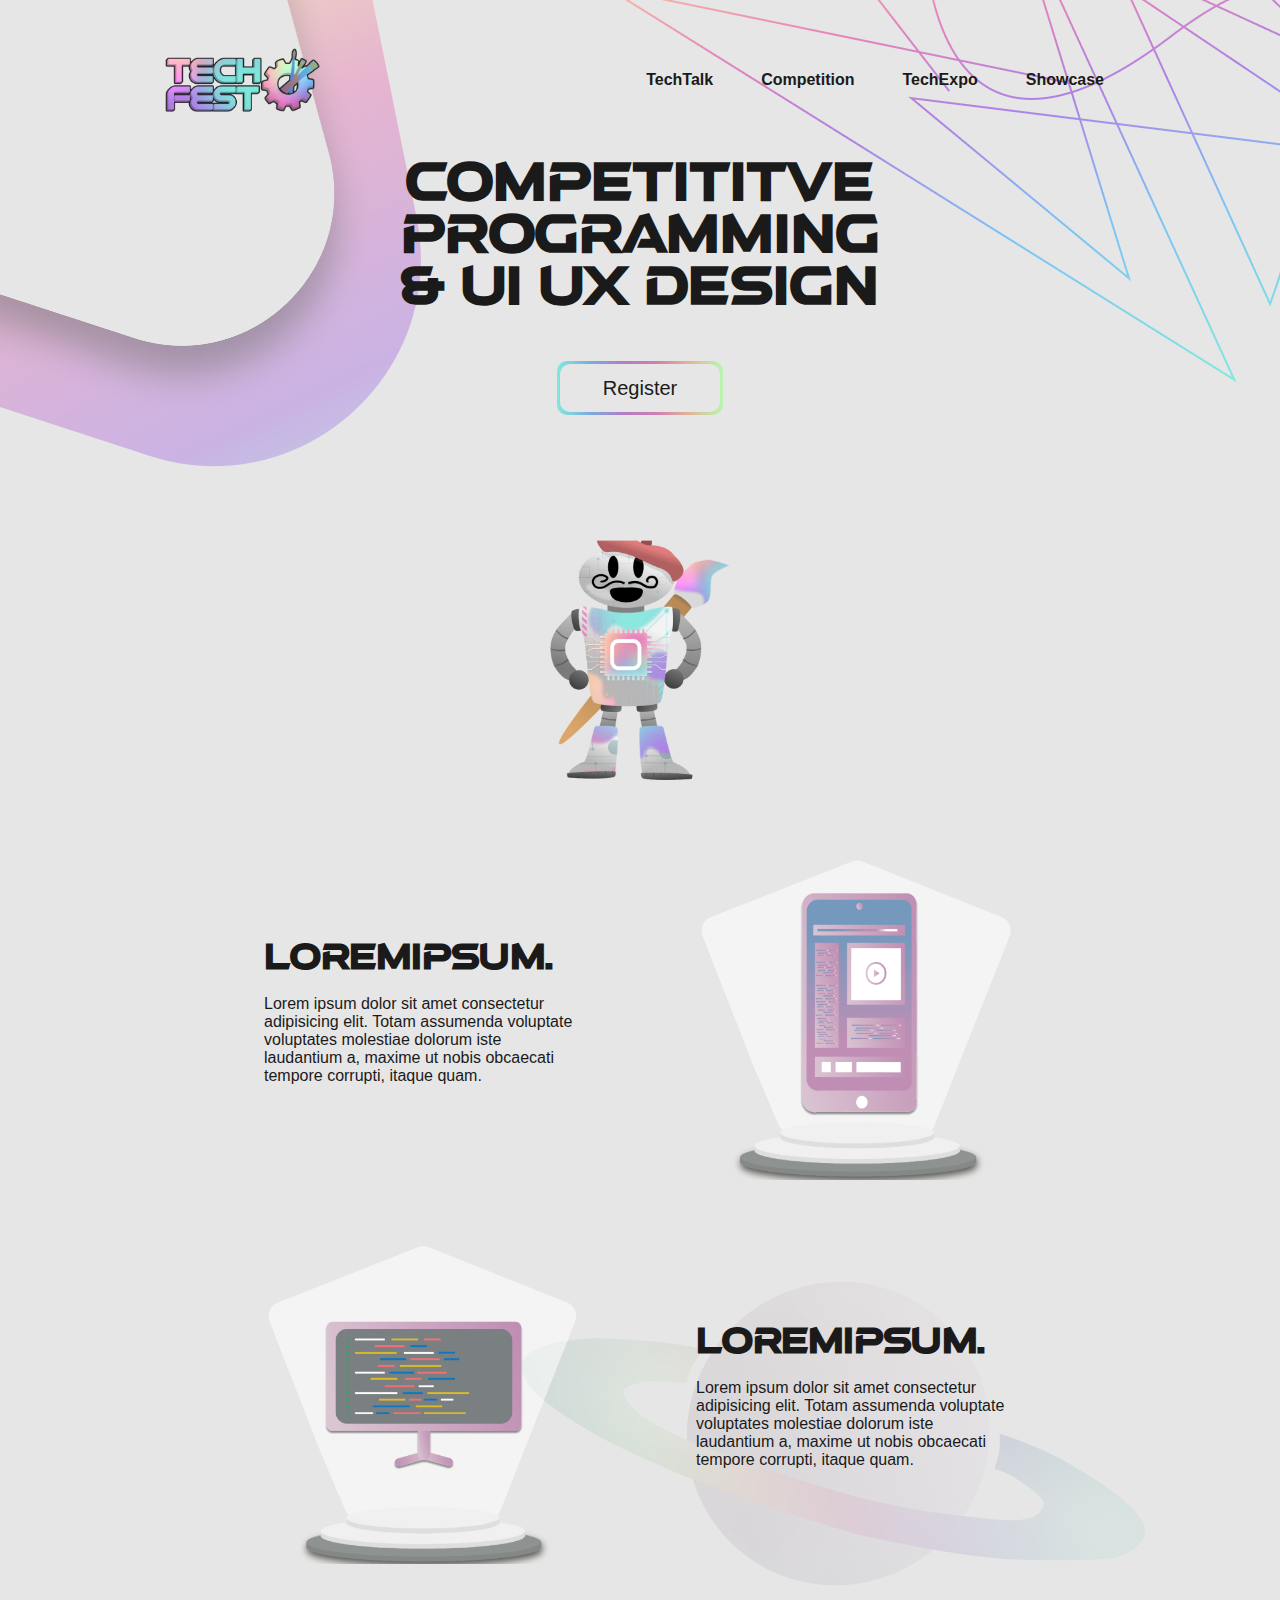
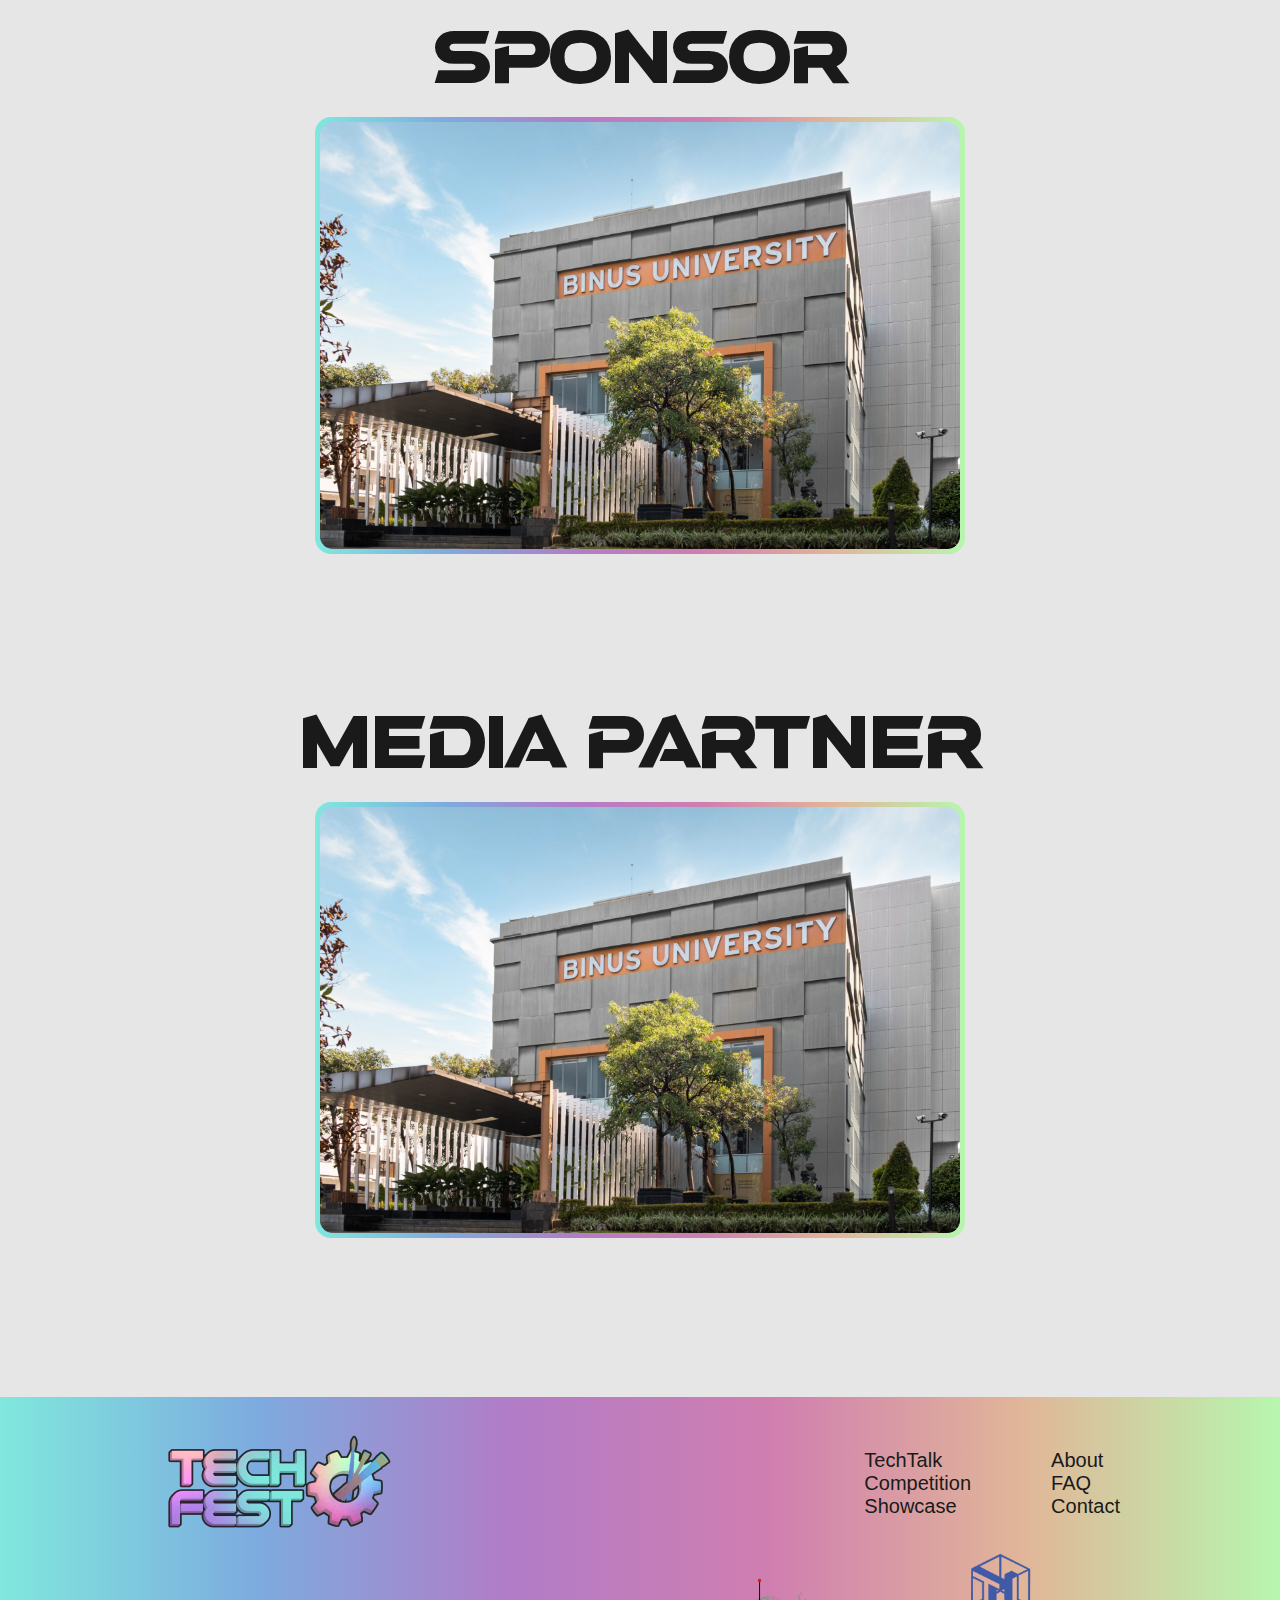
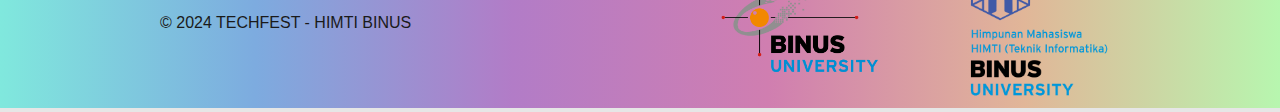
==== pages/competititon/index.html @ 6fb7d6dc "first" ====
<!DOCTYPE html>
<html lang="en">
<head>
    <meta charset="UTF-8">
    <meta name="viewport" content="width=device-width, initial-scale=1.0">
    <link rel="stylesheet" href="../../style.css">
    <title>Tech Fest 2024</title>
</head>
<body>
    <div class="decorator triangle-thingy-img-decorator-techtalk">
        <img src="../../assets/image/thingy/Triangle Thingy.png" alt="">
    </div>

    <div class="decorator line-thingy-img-decorator">
        <img src="../../assets/image/thingy/Line Thingy.png" alt="">
    </div>

    <nav class="nav">
        <a href="../../index.html">
            <div class="logo-wrapper">
                <img src="../../assets/image/TechFest Logo.png" alt="">
            </div>
        </a>
        <div class="item-wrapper">
            <ul>    
                <li>
                    <svg xmlns="http://www.w3.org/2000/svg" fill="none" viewBox="0 0 24 24" stroke-width="1.5" stroke="currentColor" class="close">
                        <path stroke-linecap="round" stroke-linejoin="round" d="M6 18 18 6M6 6l12 12" />
                    </svg>  
                </li> 
                <a href="../techtalk/index.html">
                    <li>
                        TechTalk
                    </li>
                </a>  
                <a href="./index.html">
                    <li>Competition</li>
                </a>             
                <a href="../techexpo/index.html"><li>TechExpo</li></a>

                <a href="../TechShowcase/showCase.html"><li>Showcase</li></a>
                
            </ul>
        </div>
        <svg xmlns="http://www.w3.org/2000/svg" fill="none" viewBox="0 0 24 24" stroke-width="1.5" stroke="currentColor" class="hamburger">
            <path stroke-linecap="round" stroke-linejoin="round" d="M3.75 6.75h16.5M3.75 12h16.5m-16.5 5.25h16.5" />
        </svg>          
    </nav>

    <section class="hero-techtalk">
        <h1>competititve</h1>
        <h1>programming</h1>
        <h1>& ui ux design</h1>

        <a href="../register/competititon.html">
            <button>Register</button>
        </a>
    </section>

    <section class="description-competition">
        <div class="img-wrapper">
            <img src="../../assets/image/thingy/Maskot Thingy.png" alt="">
        </div>

        <div class="decorator planet-thingy-img-decorator-competition">
            <img src="../../assets/image/thingy/Planet Thingy.png" alt="">
        </div>

        <div class="description">
            <div class="content">
                <h1>Loremipsum.</h1>
                <P>Lorem ipsum dolor sit amet consectetur adipisicing elit. Totam assumenda voluptate voluptates molestiae dolorum iste laudantium a, maxime ut nobis obcaecati tempore corrupti, itaque quam.</P>
            </div>

            <div class="content-img">
                <img src="../../assets/image/competition/Phone Thingy.png" alt="">
            </div>
        </div>

        <div class="description computer-wrapper">
            <div class="content-img">
                <img src="../../assets/image/competition/Computer Thingy.png" alt="">
            </div>

            <div class="content">
                <h1>Loremipsum.</h1>
                <P>Lorem ipsum dolor sit amet consectetur adipisicing elit. Totam assumenda voluptate voluptates molestiae dolorum iste laudantium a, maxime ut nobis obcaecati tempore corrupti, itaque quam.</P>
            </div>

        </div>

        

    </section>



    <section class="partner">
        <h1>SPONSOR</h1>
        <div class="img-wrapper">
            <img src="../../assets/Binus-Anggrek.jpg" alt="">
        </div>
    </section>

    <section class="partner">
        <h1>Media Partner</h1>
        <div class="img-wrapper">
            <img src="../../assets/Binus-Anggrek.jpg" alt="">
        </div>
    </section>
    

    <footer>

      <div class="top">
        <div class="left">
            <img src="../../assets/image/TechFest Logo.png" alt="">
        </div>

        <div class="right">
            <div class="quick-link">
                <ul>
                    <li>TechTalk</li>
                    <li>Competition</li>
                    <li>Showcase</li>
                </ul>
            </div>
            <div class="info">
                <ul>
                    <li>About</li>
                    <li>FAQ</li>
                    <li>Contact</li>
                </ul>
            </div>
        </div>
      </div>  

      <div class="bottom">
        <div class="left">
            <p>© 2024 TECHFEST - HIMTI BINUS</p>
        </div>

        <div class="right">
            <div class="logo">
                <img src="../../assets/image/Binus Logo.png" alt="">
            </div>

            <div class="logo">
                <img src="../../assets/image/Himti Logo.png" alt="">
            </div>
        </div>
      </div>
    </footer>

    <script src="../../script.js"></script>
</body>
</html>
---- style.css ----
@font-face {
  font-family: Atmospheric;
  src: url(./assets/font/aAtmospheric.ttf);
}
@font-face {
  font-family: Hiragino w3;
  src: url(./assets/font/Hiragino\ Kaku\ Gothic\ Pro\ W3.otf);
}
@font-face {
  font-family: Hiragino w6;
  src: url(./assets/font/Hiragino\ Kaku\ Gothic\ Pro\ W6.otf);
}
:root {
  --spacing-s: 0.5rem;
  --spacing-m: 1rem;
  --spacing-l: 1.5rem;
  --spacing-xl: 2rem;
  --spacing-xxl: 4rem;
  --spacing-xxxl: 10rem;
  --font-size-base: 1rem;
  --font-size-s: 0.875rem;
  --font-size-m: 1rem;
  --font-size-l: 1.25rem;
  --font-size-xl: 2rem;
  --color-text: #1a1a1a;
  --color-background: #E6E6E6;
  --color-foreground: #c4c4c4;
  --gradient-vertical: linear-gradient(to bottom, #80E8DD, #7DABDF, #B27CC7, #D07EB0, #E1B698, #B7F6AF );
  --gradient-horizontal: linear-gradient(to right, #80E8DD, #7DABDF, #B27CC7, #D07EB0, #E1B698, #B7F6AF);
}

body {
  position: relative;
  font-family: "Hiragino w3", sans-serif;
  color: var(--color-text);
  background-color: var(--color-background);
  box-sizing: border-box;
  margin: 0;
  overflow-x: hidden !important;
  overflow-y: hidden;
}

html {
  overflow-x: hidden !important;
  scroll-behavior: smooth;
}

ul {
  list-style: none;
}

a {
  text-decoration: none;
  color: var(--color-text);
}

section {
  position: relative;
}
@media (min-width: 320px) {
  section {
    padding: 0 1.5rem;
  }
}
@media (min-width: 768px) {
  section {
    padding: 0 3rem;
  }
}
@media (min-width: 1024px) {
  section {
    padding: 0 10rem;
  }
}
@media (min-width: 1440px) {
  section {
    padding: 0 15rem;
  }
}

button {
  cursor: pointer;
}

.decorator {
  z-index: -1;
  position: absolute;
}

.planet-thingy-img-decorator-competition {
  bottom: -200px;
  left: 40%;
}

.planet-thingy-img-decorator {
  top: 0;
  left: 40%;
}

.planet-thingy-img-decorator-2 {
  top: -300px;
  left: 0;
}

.line-thingy-img-decorator {
  right: 0;
  top: 0;
}
@media (max-width: 1030px) {
  .line-thingy-img-decorator {
    top: -100px;
    width: 30rem;
    height: 30rem;
  }
}
@media (max-width: 850px) {
  .line-thingy-img-decorator {
    top: -100px;
    width: 20rem;
    height: 20rem;
  }
}
@media (max-width: 630px) {
  .line-thingy-img-decorator {
    display: none;
  }
}

.triangle-thingy-img-decorator-techtalk {
  top: -10%;
  left: -20%;
  opacity: 0.5;
}

.triangle-thingy-img-decorator {
  top: -5%;
  left: -10%;
  opacity: 0.5;
}

.technology-thingy-img-decorator-techtalk {
  width: 100%;
  top: 0;
  left: 0;
  opacity: 0.3;
}
.technology-thingy-img-decorator-techtalk img {
  width: 100%;
  height: 100%;
  -o-object-fit: contain;
     object-fit: contain;
}

.technology-thingy-img-decorator {
  width: 50%;
  top: 0;
  left: 0;
  opacity: 0.3;
}
.technology-thingy-img-decorator img {
  width: 100%;
  height: 100%;
  -o-object-fit: contain;
     object-fit: contain;
}

.circle-thingy-img-decorator {
  top: 50%;
  left: 50%;
  transform: translate(-50%, -50%);
  width: 2500px;
  opacity: 0.3;
}
.circle-thingy-img-decorator img {
  height: auto;
  width: 100%;
  -o-object-fit: contain;
     object-fit: contain;
}
@media (max-width: 580px) {
  .circle-thingy-img-decorator {
    width: 1800px;
  }
}

.nav-active {
  right: 0;
}

nav {
  display: flex;
  align-items: center;
  justify-content: space-between;
  z-index: 100;
}
nav .logo-wrapper {
  height: 10rem;
  width: 10rem;
}
nav .logo-wrapper img {
  width: 100%;
  height: 100%;
  -o-object-fit: contain;
     object-fit: contain;
}
nav .item-wrapper {
  transition: all 300ms linear;
}
nav .item-wrapper ul {
  display: flex;
  justify-content: space-between;
  gap: var(--spacing-m);
  list-style: none;
  font-family: "Hiragino w6", sans-serif;
  font-weight: bold;
  font-size: 1rem;
}
nav .item-wrapper ul li {
  padding: 1rem;
}
nav .hamburger, nav .close {
  padding: var(--spacing-s);
  height: 2rem;
  width: 2rem;
  display: none;
  cursor: pointer;
}
nav .close {
  margin-top: 1.5rem;
}
@media (min-width: 320px) {
  nav {
    padding: 0 2rem;
  }
}
@media (min-width: 768px) {
  nav {
    padding: 0 3rem;
  }
}
@media (min-width: 1024px) {
  nav {
    padding: 0 10rem;
  }
}
@media (min-width: 1440px) {
  nav {
    padding: 0 15rem;
  }
}
@media (max-width: 1130px) {
  nav .hamburger, nav .close {
    display: block;
  }
  nav .item-wrapper {
    position: fixed;
    top: 0;
    right: -100%;
    background-color: var(--color-foreground);
    height: 100vh;
    width: 40%;
    padding: var(--spacing-s);
    z-index: 100;
  }
  nav .item-wrapper::before {
    content: "";
    position: absolute;
    height: 100%;
    width: 2px;
    left: -2px;
    top: 0;
    z-index: -1;
    background: var(--gradient-vertical);
  }
  nav .item-wrapper ul {
    flex-direction: column;
    gap: var(--spacing-xl);
    font-size: var(--font-size-s);
    padding: 1rem;
  }
  nav .item-wrapper ul li {
    background: none;
    padding: 1rem;
  }
  nav .item-wrapper ul .close {
    margin-left: 60%;
    margin-bottom: var(--spacing-xl);
    margin-top: var(--spacing-l);
  }
}

.hero-section {
  margin-top: 5rem;
  margin-bottom: var(--spacing-xxxl);
}
.hero-section .hero-text {
  position: relative;
  font-family: "Atmospheric", sans-serif;
}
.hero-section .hero-text h1 {
  margin: 0;
  margin-bottom: var(--spacing-xl);
  font-size: 5rem;
}
@media (max-width: 690px) {
  .hero-section .hero-text h1 {
    font-size: 4rem;
  }
}
@media (max-width: 500px) {
  .hero-section .hero-text h1 {
    font-size: 3rem;
  }
}
.hero-section .hero-text p {
  font-family: "Hiragino w3", sans-serif;
  max-width: 50rem;
  position: relative;
  margin-bottom: var(--spacing-xl);
}
.hero-section .hero-text .cta-group {
  display: flex;
  gap: var(--spacing-m);
}
.hero-section .hero-text .cta-group button {
  font-size: var(--font-size-l);
  border: none;
  border-radius: 10px;
  padding: var(--spacing-s);
  min-width: 10rem;
  min-height: 3rem;
  font-weight: bold;
  color: var(--color-text);
}
.hero-section .hero-text .cta-group .cta-explore {
  background-color: transparent;
  border: 2px solid var(--color-text);
}
.hero-section .hero-text .cta-group .cta-register {
  position: relative;
  background-color: var(--color-background);
}
.hero-section .hero-text .cta-group .cta-register::before {
  content: "";
  position: absolute;
  top: -3px;
  left: -2px;
  right: -3px;
  bottom: -3px;
  z-index: -1;
  background-image: var(--gradient-horizontal);
  border-radius: inherit;
}

.about-section .location {
  display: flex;
  gap: var(--spacing-xl);
  margin-bottom: var(--spacing-xxxl);
}
.about-section .location .place .img-wrapper {
  width: 100%;
  height: 100%;
  overflow: hidden;
  border-radius: 10px;
}
.about-section .location .place .img-wrapper img {
  width: 100%;
  height: 100%;
  -o-object-fit: cover;
     object-fit: cover;
}
.about-section .location .timer {
  width: 100%;
  display: flex;
  flex-direction: column;
  font-family: "Hiragino w3", sans-serif;
  min-width: 60%;
}
.about-section .location .timer .time {
  margin-left: auto;
}
.about-section .location .timer h1 {
  font-family: "Atmospheric", sans-serif;
  font-size: 4rem;
  margin: 0;
  margin-bottom: var(--spacing-m);
  display: inline;
}
@media (max-width: 690px) {
  .about-section .location .timer h1 {
    font-size: 2.5rem;
  }
}
@media (max-width: 500px) {
  .about-section .location .timer h1 {
    font-size: 2rem;
  }
}
.about-section .location .timer p {
  text-align: right;
  max-width: 50rem;
  margin-top: var(--spacing-m);
  margin-bottom: var(--spacing-l);
}
.about-section .location .timer a {
  width: -moz-fit-content;
  width: fit-content;
  margin-left: auto;
}
.about-section .location .timer a button {
  position: relative;
  background-color: var(--color-background);
  color: var(--color-text);
  width: 10rem;
  height: 3rem;
  font-size: var(--font-size-l);
  border-radius: 10px;
  border: none;
}
.about-section .location .timer a button::before {
  content: "";
  position: absolute;
  top: -3px;
  left: -3px;
  right: -3px;
  bottom: -3px;
  z-index: -1;
  background-image: var(--gradient-horizontal);
  border-radius: inherit;
}
@media (max-width: 1120px) {
  .about-section .location {
    flex-direction: column;
  }
}
.about-section .about-information {
  display: flex;
  justify-content: space-evenly;
  align-items: center;
  flex-wrap: wrap;
  gap: var(--spacing-m);
  text-align: center;
}
.about-section .about-information p {
  max-width: 30rem;
}

.description {
  max-width: 40rem;
}
.description h1 {
  font-family: "Atmospheric", sans-serif;
  font-size: 2rem;
  line-height: 2.5rem;
  margin: 0;
  margin-bottom: var(--spacing-m);
  display: inline;
}
@media (max-width: 500px) {
  .description h1 {
    font-size: 1.5rem;
  }
}
.description .modern {
  letter-spacing: var(--spacing-s);
}
.description button {
  font-size: var(--font-size-m);
  border: 2px solid var(--color-text);
  border-radius: 10px;
  padding: var(--spacing-s);
  min-width: 10rem;
  min-height: 3rem;
  font-weight: bold;
  color: var(--color-text);
  background-color: transparent;
}

.techtalk, .competition {
  display: flex;
  flex-direction: column;
}

.techtalk {
  margin-bottom: var(--spacing-xxl);
}

.competition {
  align-items: end;
  text-align: end;
  margin-bottom: var(--spacing-xxxl);
}

.timeline {
  margin-bottom: var(--spacing-xxxl);
}
.timeline h1 {
  font-family: "Atmospheric", sans-serif;
  font-size: 5rem;
  width: -moz-fit-content;
  width: fit-content;
  margin: var(--spacing-l) auto;
  margin-bottom: var(--spacing-xxxl);
}
@media (max-width: 580px) {
  .timeline h1 {
    font-size: 3rem;
  }
}
.timeline .timeline-container {
  position: relative;
  margin: 0 auto;
  width: -moz-fit-content;
  width: fit-content;
}
.timeline .timeline-container::after {
  content: "";
  position: absolute;
  width: 4px;
  background-color: var(--color-text);
  top: 0;
  bottom: 0;
  left: 0;
  margin-left: -3px;
}
.timeline .timeline-container .wrapper {
  position: relative;
  margin-left: var(--spacing-xxl);
  margin-bottom: var(--spacing-xxl);
}
.timeline .timeline-container .wrapper .content {
  max-width: 30rem;
}
.timeline .timeline-container .wrapper .content .h1-content {
  font-size: 3rem;
  margin-bottom: 0;
}
@media (max-width: 580px) {
  .timeline .timeline-container .wrapper .content .h1-content {
    font-size: 1.5rem;
  }
}
.timeline .timeline-container .wrapper::after {
  content: "";
  position: absolute;
  width: 20px;
  height: 20px;
  left: -75px;
  background-color: var(--color-text);
  top: 0px;
  border-radius: 50%;
  z-index: 1;
}

.partner {
  margin-bottom: var(--spacing-xxxl);
}
.partner h1 {
  font-family: "Atmospheric", sans-serif;
  font-size: 4rem;
  width: -moz-fit-content;
  width: fit-content;
  margin: var(--spacing-l) auto;
}
@media (max-width: 580px) {
  .partner h1 {
    font-size: 1.5rem;
  }
}
.partner .img-wrapper {
  position: relative;
  max-width: 40rem;
  border-radius: 1rem;
  margin: 0 auto;
}
.partner .img-wrapper::before {
  content: "";
  position: absolute;
  top: -5px;
  left: -5px;
  right: -5px;
  bottom: -1px;
  z-index: -1;
  background-image: var(--gradient-horizontal);
  border-radius: inherit;
}
.partner .img-wrapper img {
  width: 100%;
  height: 100%;
  -o-object-fit: contain;
     object-fit: contain;
  border-radius: 0.8rem;
}

footer {
  background: var(--gradient-horizontal);
}
footer .top {
  display: flex;
  justify-content: space-between;
  align-items: center;
  flex-wrap: wrap;
}
footer .top .right {
  display: flex;
  gap: 5rem;
  align-items: center;
}
footer .top .right ul {
  font-size: var(--font-size-l);
  padding: 0;
}
footer .bottom {
  display: flex;
  justify-content: space-between;
  align-items: center;
  flex-wrap: wrap-reverse;
}
footer .bottom .right {
  display: flex;
  gap: 5rem;
}
footer .bottom .right .logo {
  max-width: 10rem;
}
footer .bottom .right .logo img {
  width: 100%;
  height: 100%;
  -o-object-fit: contain;
     object-fit: contain;
}
@media (min-width: 320px) {
  footer {
    padding: 0 1.5rem;
    padding-top: 2rem;
  }
}
@media (min-width: 768px) {
  footer {
    padding: 0 3rem;
    padding-top: 2rem;
  }
}
@media (min-width: 1024px) {
  footer {
    padding: 0 10rem;
    padding-top: 2rem;
  }
}
@media (min-width: 1440px) {
  footer {
    padding: 0 15rem;
    padding-top: 2rem;
  }
}

@keyframes bobbing {
  0%, 100% {
    transform: translateY(0);
  }
  50% {
    transform: translateY(-10px);
  }
}
.hero-techtalk {
  display: flex;
  align-items: center;
  flex-direction: column;
}
.hero-techtalk h1 {
  margin: 0;
  font-size: 3rem;
  text-align: center;
  font-family: "Atmospheric", sans-serif;
}
@media (max-width: 690px) {
  .hero-techtalk h1 {
    font-size: 4rem;
  }
}
@media (max-width: 500px) {
  .hero-techtalk h1 {
    font-size: 3rem;
  }
}
.hero-techtalk button {
  position: relative;
  background-color: var(--color-background);
  color: var(--color-text);
  width: 10rem;
  height: 3rem;
  font-size: var(--font-size-l);
  border-radius: 10px;
  border: none;
  margin: 3rem auto;
}
.hero-techtalk button::before {
  content: "";
  position: absolute;
  top: -3px;
  left: -3px;
  right: -3px;
  bottom: -3px;
  z-index: -1;
  background-image: var(--gradient-horizontal);
  border-radius: inherit;
}

.description-techtalk .img-wrapper {
  margin: 5rem auto;
  width: 15rem;
  height: 15rem;
}
.description-techtalk .img-wrapper img {
  width: 100%;
  height: 100%;
  -o-object-fit: contain;
     object-fit: contain;
}
.description-techtalk .description {
  margin: var(--spacing-xxl) auto;
  display: flex;
  justify-content: space-between;
  flex-wrap: wrap;
  max-width: 50rem;
  gap: var(--spacing-xxl);
}
.description-techtalk .description .content {
  width: 20rem;
  flex-wrap: wrap;
  margin: 0 auto;
}

.speaker-techtalk .hero {
  font-family: "Atmospheric", sans-serif;
  font-size: 2rem;
  width: -moz-fit-content;
  width: fit-content;
  margin: var(--spacing-l) auto;
}
.speaker-techtalk .speaker-photo {
  display: flex;
  gap: var(--spacing-xxl);
  margin: 0 auto;
  width: -moz-fit-content;
  width: fit-content;
  flex-wrap: wrap;
}
.speaker-techtalk .speaker-photo .details {
  margin: 0 auto;
}
.speaker-techtalk .speaker-photo .details h1 {
  font-family: "Atmospheric", sans-serif;
  font-size: 2rem;
  width: -moz-fit-content;
  width: fit-content;
  margin: var(--spacing-l) auto;
}
.speaker-techtalk .speaker-photo .details .img-wrapper {
  background-color: var(--color-foreground);
  padding: 1rem;
  border-radius: 10px;
  width: 20rem;
  height: 20rem;
}
.speaker-techtalk .speaker-photo .details .img-wrapper img {
  width: 100%;
  height: 100%;
  -o-object-fit: contain;
     object-fit: contain;
}

.bg-gradient {
  background-image: var(--gradient-horizontal);
}

.display-none {
  display: none;
}

.display-block {
  display: block !important;
}

.dialog {
  position: fixed;
  width: 100vw;
  height: 100vh;
  top: 0;
  left: 0;
  z-index: 10;
  background-color: rgba(0, 0, 0, 0.5);
  display: none;
}
.dialog .dialog-content {
  position: absolute;
  top: 50%;
  left: 50%;
  transform: translate(-50%, -50%);
  background-color: white;
  padding: 1rem;
  border-radius: 5px;
}
.dialog .dialog-content h3 {
  margin: 0;
}
.dialog .dialog-content .back {
  padding: 0.5rem 1rem;
  border: 2px solid var(--color-text);
  margin: 1rem;
  border-radius: 5px;
  display: flex;
  justify-content: center;
  cursor: pointer;
  transition: all 100ms linear;
}
.dialog .dialog-content .back:hover {
  background-color: var(--color-text);
  color: var(--color-background);
}
.dialog .dialog-content .submit {
  border-color: #7DABDF;
  color: #7DABDF;
}
.dialog .dialog-content .submit:hover {
  background-color: #7DABDF;
  color: var(--color-background);
}

.register h1 {
  font-family: "Atmospheric", sans-serif;
  font-size: 2rem;
  width: -moz-fit-content;
  width: fit-content;
  margin: var(--spacing-l) auto;
}
.register form {
  margin: 0 auto;
  margin-bottom: 5rem;
  max-width: 40rem;
  padding: 1rem;
  border-radius: 10px;
  position: relative;
  background-color: var(--color-background);
}
.register form::before {
  content: "";
  position: absolute;
  top: -3px;
  left: -2px;
  right: -3px;
  bottom: -3px;
  z-index: -1;
  background-image: var(--gradient-horizontal);
  border-radius: inherit;
}
.register form .question {
  margin-bottom: var(--spacing-l);
}
.register form .question .short {
  max-width: 20rem;
}
.register form .question-group {
  display: flex;
  gap: 2rem;
}
.register form .question-group input {
  margin-bottom: 0.5rem;
}
.register form h3, .register form p {
  margin: 0;
}
.register form input, .register form select {
  width: 100%;
  box-sizing: border-box;
  border: 2px solid var(--color-text);
  border-radius: 5px;
  padding: 0.5rem;
  font-size: 1rem;
}
.register form .button-group {
  display: flex;
  justify-content: center;
  gap: 1rem;
  padding: 2rem 0;
  font-weight: bold;
}
.register form .button-group-competition {
  position: absolute;
  top: 1000%;
  left: 1000%;
}
.register form .choice {
  padding: 0.5rem;
  border-radius: 5px;
  cursor: pointer;
}
.register form button {
  display: block;
}
.register form .submit {
  position: relative;
  background-image: var(--gradient-horizontal);
  color: var(--color-text);
  width: 10rem;
  height: 3rem;
  font-size: var(--font-size-l);
  border-radius: 10px;
  border: none;
  margin: 3rem auto;
  font-weight: bold;
}

.description-competition .img-wrapper {
  margin: 5rem auto;
  width: 15rem;
  height: 15rem;
}
.description-competition .img-wrapper img {
  width: 100%;
  height: 100%;
  -o-object-fit: contain;
     object-fit: contain;
}
.description-competition .description {
  margin: var(--spacing-xxl) auto;
  display: flex;
  justify-content: space-between;
  flex-wrap: wrap;
  max-width: 50rem;
  align-items: center;
  gap: var(--spacing-xxl);
}
.description-competition .description .content {
  width: 20rem;
  flex-wrap: wrap;
  margin: 0 auto;
}
.description-competition .description .content-img {
  width: 20rem;
  height: 20rem;
  margin: 0 auto;
}
.description-competition .description .content-img img {
  width: 100%;
  height: 100%;
  -o-object-fit: contain;
     object-fit: contain;
}
.description-competition .computer-wrapper {
  flex-wrap: wrap-reverse;
}/*# sourceMappingURL=style.css.map */

/* Techexpo */
.techexpo-header{
  display:flex;
  align-items: center;
  flex-direction: column;
}

.techexpo-header h1{
  font-family: 'Atmospheric', sans-serif;
  margin: 2px;
  font-size: 3rem;
  font-weight: bold;
}

.techexpo-button button{
  position: relative;
  background-color: var(--color-background);
  color: var(--color-text);
  width: 10rem;
  height: 3rem;
  font-size: var(--font-size-l);
  border-radius: 10px;
  border: none;
  margin: 3rem auto;
}

.techexpo-button button::before {
  content: "";
  position: absolute;
  top: -3px;
  left: -3px;
  right: -3px;
  bottom: -3px;
  z-index: -1;
  background-image: var(--gradient-horizontal);
  border-radius: inherit;
}

.techexpo-content .technology-thingy-img-decorator-techtalk{
  position: absolute;
  top: 10%;
}

.techexpo-content .img-wrapper {
  margin: 5rem auto;
  width: 15rem;
  height: 15rem;
}
.techexpo-content .img-wrapper img {
  width: 100%;
  height: 100%;
  -o-object-fit: contain;
     object-fit: contain;
}

.techexpo-content .description{
  margin: var(--spacing-xxl) auto;
  display: flex;
  flex-direction: row;
  justify-content: space-between;
  max-width: 50rem;
  gap: var(--spacing-xxl);
}

.techexpo-content .left .sub-title{
  font-size: 1.5rem;
}

.techexpo-content .left .title{
  font-size: 5rem;
}

.techexpo-content .left p{
  margin: 0;
}

.techexpo-img{
  display: flex;
  align-items: center;
  flex-direction: column;
  margin-top: -6rem;
}

.techexpo-img .img .first, .techexpo-img .img .second{
  display: flex;
  align-items: center;
  justify-content: center;
}

.techexpo-img .img .first{
  margin-bottom: -77%;
}


.techexpo-img .bottom{
  margin-top: -35rem;
}

.techexpo-img .img .top .second{
  height: 48rem;
  width: 33rem;
}

.techexpo-img .img .top .first, .techexpo-img .bottom .third{
  width: 70rem;
  height: 50rem;
}

.techexpo-container{
  display: flex;
  flex-direction: column;
  align-items: center;
  justify-content: center;
  margin-top: -20rem;
  margin-bottom: 15rem;
}

.techexpo-container .img-decoration {
  position: absolute;
  opacity: 0.3;
  z-index: -1;
  height: 50%;
  margin-top: 10rem;
}

.techexpo-container .card .card-explanation h1{
  font-family: 'Atmospheric';
}

.techexpo-container .card{
  display: flex;
  flex-direction: row;
  align-items: center;
  justify-content: center;
}

.techexpo-container .card .card-explanation{
  height: 15rem;
  width: 22rem;
  font-size: 1.2rem;
  text-align: justify;
}

.techexpo-container .first{
  margin-top:-3rem;
}

.techexpo-container .first img{
  width: 11rem;
  height: 14rem;
}

.techexpo-container .first .card-explanation{
  margin-left: 5rem;
}

.techexpo-container .second{
  margin-top: -6rem;
}

.techexpo-container .second img{
  width: 22rem;
  height: 22rem;
}

.techexpo-container .second .card-explanation{
  margin-right: -3rem;
  text-align: right;
}

.techexpo-container .third{
  margin-top:-12rem;
}

.techexpo-container .third img{
  width: 20rem;
  height: 20rem;
}

.techexpo-container .third .card-explanation{
  margin-left: 0; 
}

@media (max-width: 900px){
  .techexpo-content .description{
    flex-direction: column;
    justify-content: center;
    align-items: center;
    text-align: center;
  }
}

@media (max-width: 800px){
  .techexpo-header h1{
    font-size: 2.5rem;
  }

  .techexpo-content .description .left .title{
    font-size: 3.8rem;
  }

  .techexpo-content .description .left .sub-title{
    font-size: 1.4rem;
  }

  .techexpo-content .description .left p{
    font-size: 1.1rem;
  }

  .techexpo-img .img .top .first, .techexpo-img .bottom .third{
    width: 51rem;
    height: 38rem;
  }

  .techexpo-img .img .top .second{
    width: 30rem;
    height: 38rem;
  }

  .techexpo-img .img .first{
    margin-bottom: -85%;
  }
  
  
  .techexpo-img .bottom{
    margin-top: -30rem;
  }
}

@media (max-width:700px){
  .techexpo-container .card .card-explanation{
    height: 18rem;
    width: 19rem;
    font-size: 1.2rem;
  }

  .techexpo-container .card .card-explanation h1{
    font-size: 2rem;
  }

  .techexpo-container .first{
    margin-top:2rem;
  }

  .techexpo-container .first img{
    width: 9rem;
    height: 12rem;
  }

  .techexpo-container .second{
    margin-top: -3rem;
  }

  .techexpo-container .second img{
    width: 18rem;
    height: 18rem;
  }

  .techexpo-container .third{
    margin-top:-8rem;
  }

  .techexpo-container .third img{
    width: 16rem;
    height: 16rem;
  }
}

@media (max-width:500px){
  .techexpo-header h1{
    font-size: 1.8rem;
  }

  .techexpo-content .description .left .sub-title{
    font-size: 1rem;
  }

  .techexpo-content .description .left .title{
    font-size: 3rem;
  }

  .techexpo-content .description .left p{
    font-size: 1.1rem;
  }

  .techexpo-img .img .top .first, .techexpo-img .bottom .third{
    width: 48rem;
    height: 35rem;
  }

  .techexpo-img .img .top .second{
    width: 21rem;
    height: 36rem;
  }

  .techexpo-img .img .first{
    margin-bottom: -82%;
  }
  
  
  .techexpo-img .bottom{
    margin-top: -30rem;
  }

  .techexpo-container .card .card-explanation{
    height: 15rem;
    width: 13rem;
    font-size: 1rem;
  }

  .techexpo-container .card .card-explanation h1{
    font-size: 1.4rem;
  }

  .techexpo-container .first{
    margin-top:2rem;
  }

  .techexpo-container .first img{
    width: 7rem;
    height: 9rem;
    margin-right: -2.5rem;
  }

  .techexpo-container .second{
    margin-top: -2rem;
  }

  .techexpo-container .second img{
    width: 15rem;
    height: 15rem;
    margin-right: -1rem;
  }

  .techexpo-container .second .card-explanation{
    margin-left:2rem;
  }

  .techexpo-container .third{
    margin-top:-8rem;
  }

  .techexpo-container .third img{
    width: 14rem;
    height: 14rem;
    margin-left: -3rem;
  }

  .techexpo-container .third .card-explanation{
    margin-left: -1rem;
  }
}
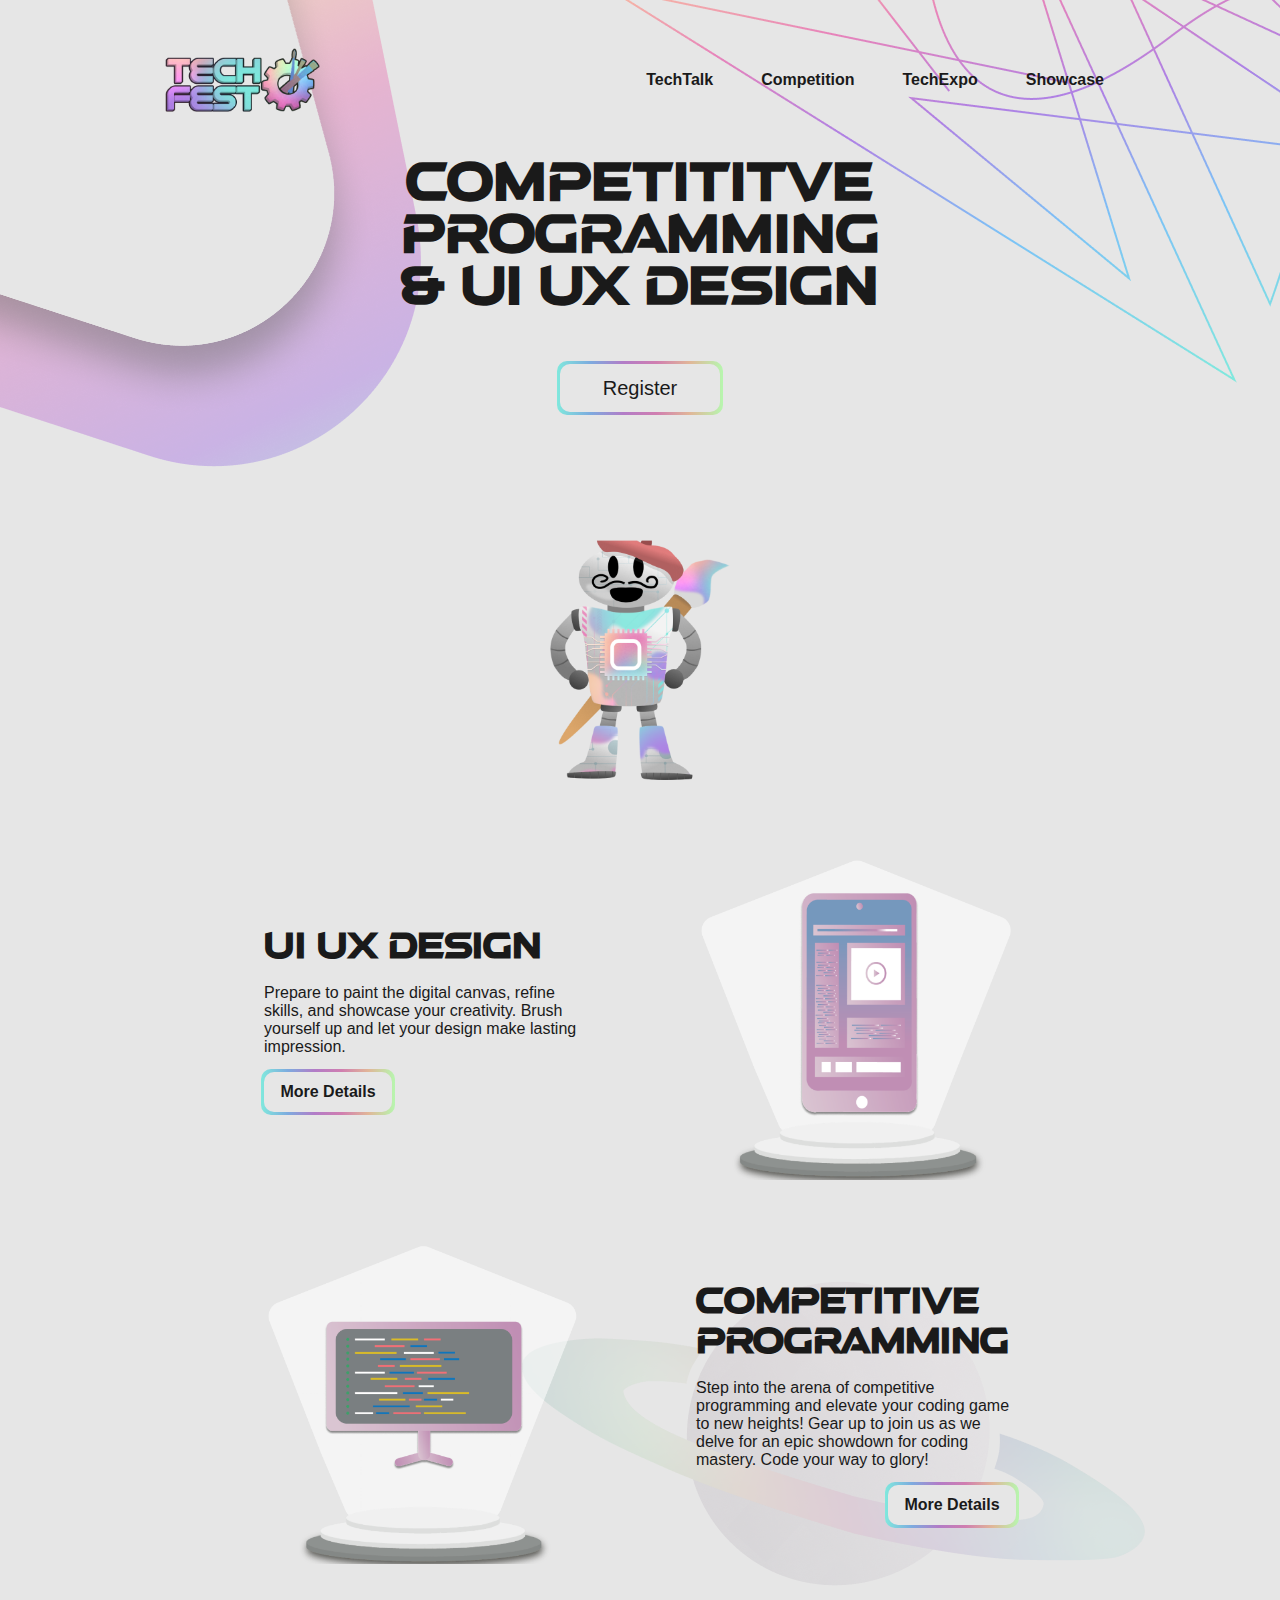
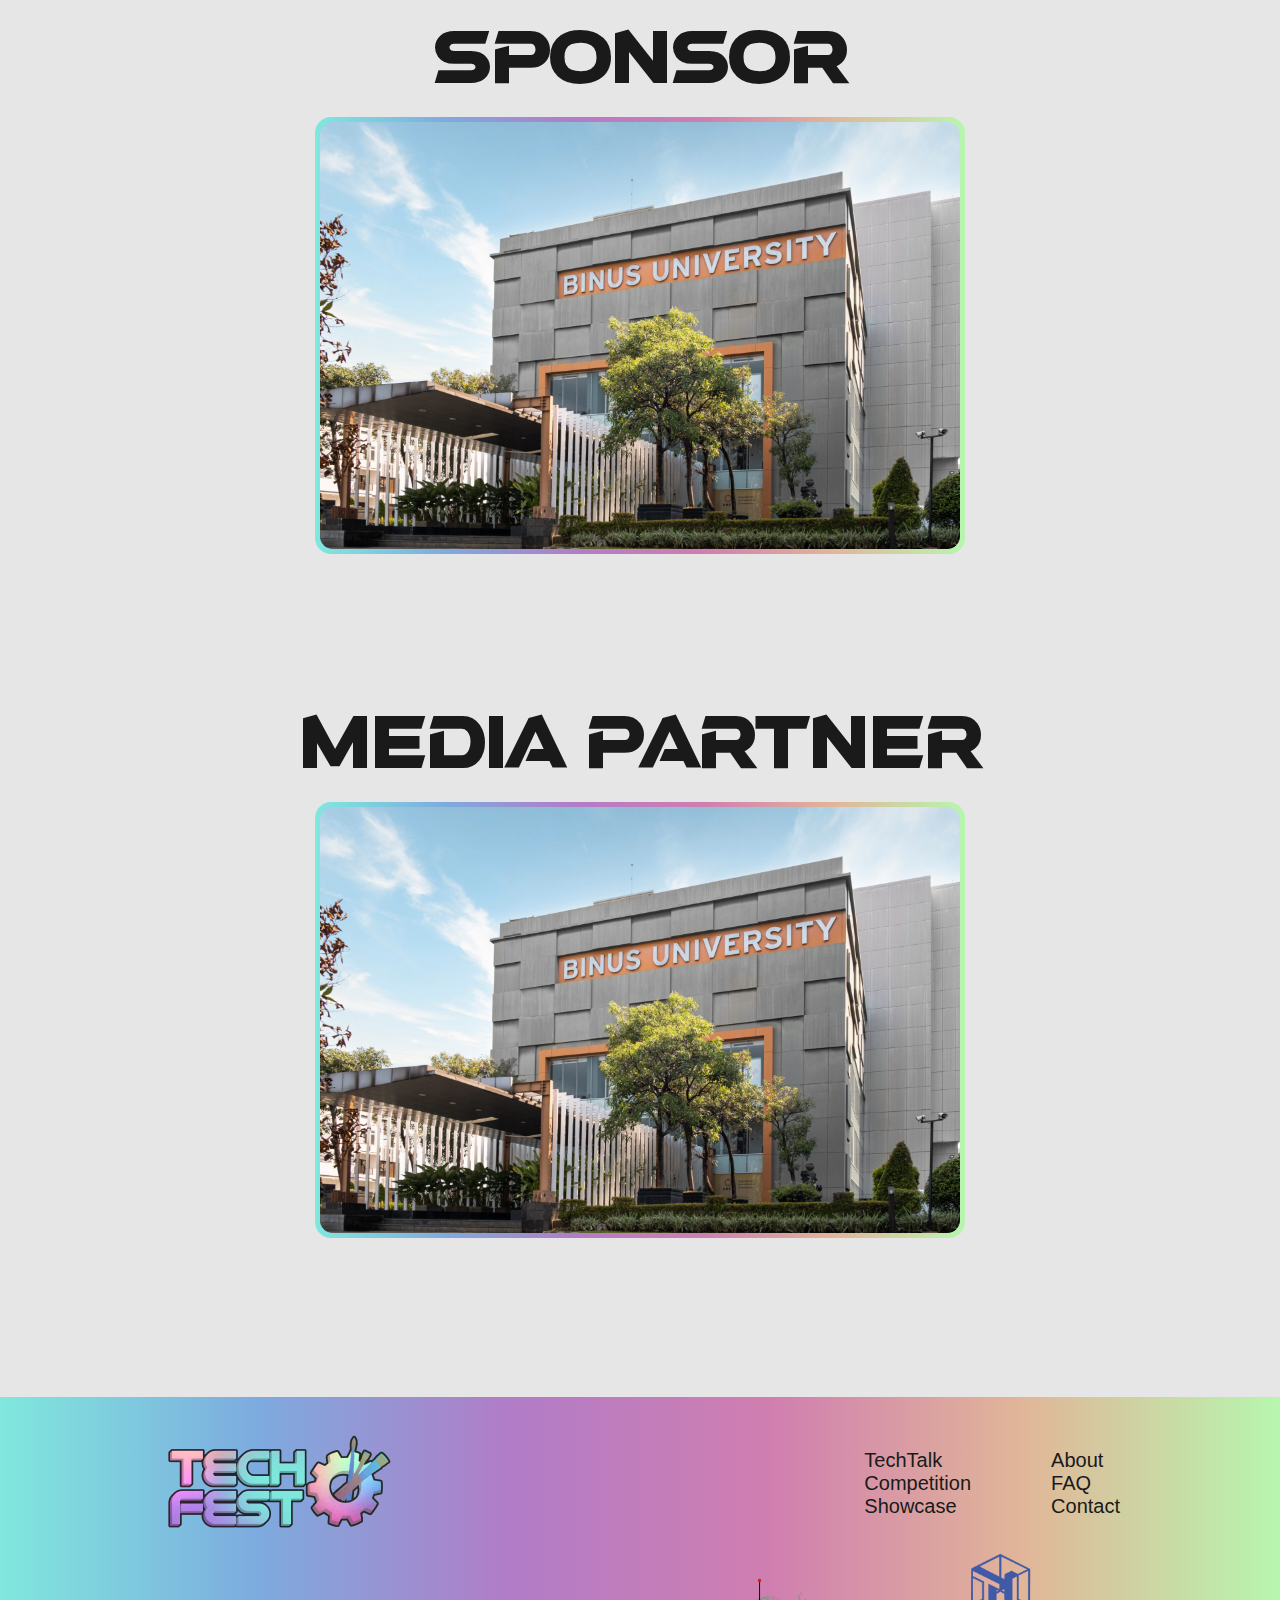
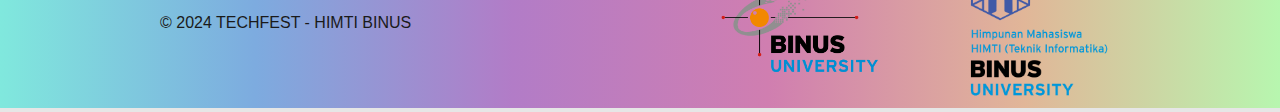
==== commit 9133ca82: "update button" ====
--- a/pages/competititon/index.html
+++ b/pages/competititon/index.html
@@ -68,8 +68,11 @@
 
         <div class="description">
             <div class="content">
-                <h1>Loremipsum.</h1>
-                <P>Lorem ipsum dolor sit amet consectetur adipisicing elit. Totam assumenda voluptate voluptates molestiae dolorum iste laudantium a, maxime ut nobis obcaecati tempore corrupti, itaque quam.</P>
+                <h1>UI UX DESIGN</h1>
+                <P>Prepare to paint the digital canvas, refine skills, and showcase your creativity. Brush yourself up and let your design make lasting impression.</P>
+                <a href="../competititon/uiux.html">
+                    <button>More Details</button>
+                </a>
             </div>
 
             <div class="content-img">
@@ -83,8 +86,11 @@
             </div>
 
             <div class="content">
-                <h1>Loremipsum.</h1>
-                <P>Lorem ipsum dolor sit amet consectetur adipisicing elit. Totam assumenda voluptate voluptates molestiae dolorum iste laudantium a, maxime ut nobis obcaecati tempore corrupti, itaque quam.</P>
+                <h1>COMPETITIVE PROGRAMMING</h1>
+                <P>Step into the arena of competitive programming and elevate your coding game to new heights! Gear up to join us as we delve for an epic showdown for coding mastery. Code your way to glory!</P>
+                <a href="../competititon/programming.html">
+                    <button style="float: right;">More Details</button>
+                </a>
             </div>
 
         </div>
@@ -120,9 +126,9 @@
         <div class="right">
             <div class="quick-link">
                 <ul>
-                    <li>TechTalk</li>
-                    <li>Competition</li>
-                    <li>Showcase</li>
+                    <a href="../techtalk/index.html"><li>TechTalk</li></a>
+              <a href="../competititon/index.html"><li>Competition</li></a>
+              <a href="../TechShowcase/showCase.html"><li>Showcase</li></a>
                 </ul>
             </div>
             <div class="info">
--- a/style.css
+++ b/style.css
@@ -947,6 +947,21 @@
   -o-object-fit: contain;
      object-fit: contain;
 }
+/* New media query to change order on smaller screens */
+@media (max-width: 816px) {
+  .description-competition .description {
+    flex-direction: column;
+  }
+
+  .description-competition .description .content-img {
+    order: -1;
+  }
+
+  .description-competition .description .content {
+    order: 1;
+  }
+}
+
 .description-competition .computer-wrapper {
   flex-wrap: wrap-reverse;
 }/*# sourceMappingURL=style.css.map */
@@ -1302,4 +1317,404 @@
   .techexpo-container .third .card-explanation{
     margin-left: -1rem;
   }
+}
+
+.content button {
+  position: relative;
+  background-color: var(--color-background);
+  color: var(--color-text);
+  min-width: 8rem !important;
+  min-height: 2.5rem !important;
+  font-size: 1rem;
+  border-radius: 10px;
+  border: none;
+  margin: 0 auto;
+}
+.content button::before {
+  content: "";
+  position: absolute;
+  top: -3px;
+  left: -3px;
+  right: -3px;
+  bottom: -3px;
+  z-index: -1;
+  background-image: var(--gradient-horizontal);
+  border-radius: inherit;
+}
+
+.hero-competition {
+  display: flex;
+  align-items: center;
+  flex-direction: column;
+}
+.hero-competition h1 {
+  margin: 0;
+  font-size: 4rem;
+  text-align: center;
+  font-family: "Atmospheric", sans-serif;
+}
+.hero-competition h2 {
+  margin: 0;
+  font-size: 1.5rem;
+  text-align: center;
+  font-family: "Atmospheric", sans-serif;
+}
+.hero-competition p {
+  margin: 0;
+  font-size: 1rem;
+  text-align: center;
+}
+@media (max-width: 690px) {
+  .hero-competition h1 {
+    font-size: 4rem;
+  }
+}
+@media (max-width: 500px) {
+  .hero-competition h1 {
+    font-size: 3rem;
+  }
+}
+.hero-competition button {
+  position: relative;
+  background-color: var(--color-background);
+  color: var(--color-text);
+  width: 10rem;
+  height: 3rem;
+  font-size: var(--font-size-l);
+  border-radius: 10px;
+  border: none;
+  margin: 1rem auto;
+}
+.hero-competition button::before {
+  content: "";
+  position: absolute;
+  top: -3px;
+  left: -3px;
+  right: -3px;
+  bottom: -3px;
+  z-index: -1;
+  background-image: var(--gradient-horizontal);
+  border-radius: inherit;
+}
+.rank-competition .img-wrapper {
+  margin: 1rem auto;
+  width: 35rem;
+  height: 35rem;
+}
+.rank-competition .img-wrapper img {
+  width: 100%;
+  height: 100%;
+  -o-object-fit: contain;
+     object-fit: contain;
+}
+.planet-img-decorator-competition {
+  position: absolute;
+  width: 55%;
+  top: -200px;
+  right: 0;
+  float: right;
+  opacity: 0.3;
+}
+.planet-img-decorator-competition img {
+  width: 100%;
+  height: 100%;
+  -o-object-fit: contain;
+     object-fit: contain;
+}
+.rank {
+  display: flex;
+  justify-content: center;
+}
+.rank .img-wrapper {
+  width: 15rem;
+  height: 15rem;
+}
+@media (min-width: 320px) {
+  .hero-competition button {
+    width: 7rem;
+    height: 2rem;
+    font-size: 1rem;
+  }
+  .rank-competition .img-wrapper {
+    width: 20rem;
+    height: 20rem;
+  }
+  .rank .img-wrapper {
+    margin: 0 auto;
+    width: 8rem;
+    height: 8rem;
+  }
+  .rank-1, .rank-2, .rank-3 {
+    margin-left: 0 !important;
+    margin-right: 0 !important;
+  }
+  .rank-1 h2, .rank-2 h2, .rank-3 h2 {
+    font-size: 0.75rem !important;
+  }
+  .timeline-competition h1 {
+    font-size: 3rem !important;
+    margin-bottom: var(--spacing-xxl) !important;
+  }
+  .timeline-competition p {
+    font-size: 0.75rem !important;
+  }
+  .timeline-competition h2 {
+    font-size: 1rem !important;
+  }
+}
+@media (min-width: 768px) {
+  .hero-competition button {
+    width: 10rem;
+    height: 3rem;
+    font-size: 1rem;
+  }
+  .rank-competition .img-wrapper {
+    margin: 1rem auto;
+    width: 25rem;
+    height: 25rem;
+  }
+  .rank .img-wrapper {
+    width: 12rem;
+    height: 12rem;
+  }
+  .rank-1 h2, .rank-2 h2, .rank-3 h2 {
+    font-size: 1rem !important;
+  }
+  .timeline-competition h1 {
+    font-size: 3rem !important;
+    margin-bottom: var(--spacing-xxl) !important;
+  }
+  .timeline-competition p {
+    font-size: 1rem !important;
+  }
+  .timeline-competition h2 {
+    font-size: 1.5rem !important;
+  }
+}
+@media (min-width: 1024px) {
+  .hero-competition button {
+    width: 10rem;
+    height: 3rem;
+    font-size: 1.25rem;
+  }
+  .rank-competition .img-wrapper {
+    margin: 1rem auto;
+    width: 35rem;
+    height: 35rem;
+  }
+  .rank .img-wrapper {
+    width: 15rem;
+    height: 15rem;
+  }
+  .rank-1 h2, .rank-2 h2, .rank-3 h2 {
+    font-size: 1.5rem !important;
+  }
+  .timeline-competition h1 {
+    font-size: 4rem !important;
+    margin-bottom: var(--spacing-xxxl) !important;
+  }
+  .timeline-competition p {
+    font-size: 1.5rem !important;
+  }
+  .timeline-competition h2 {
+    font-size: 2rem !important;
+  }
+}
+.rank-1, .rank-2, .rank-3 {
+  display: flex;
+  align-items: center;
+  flex-direction: column;
+  margin: 1rem;
+}
+.rank-2, .rank-3 {
+  margin-top: 15rem;
+}
+.rank-1 h2, .rank-2 h2, .rank-3 h2 {
+  margin: 0;
+  font-size: 1.5rem;
+  text-align: center;
+  font-family: "Atmospheric", sans-serif;
+}
+.timeline-competition {
+  margin-top: 15rem;
+  margin-bottom: var(--spacing-xxxl);
+}
+.circle-gradient-img-decorator {
+  top: -125px;
+  left: 50%;
+  transform: translateX(-50%);
+  width: 100rem;
+  display: flex;
+  justify-content: center;
+  align-items: center;
+  opacity: 0.3;
+}
+@media (min-width: 1024px) {
+  .circle-gradient-img-decorator {
+    width: 135rem;
+  }
+}
+.circle-gradient-img-decorator img {
+  height: auto;
+  width: 100%;
+  -o-object-fit: contain;
+     object-fit: contain;
+}
+.circle-gradient-2-img-decorator {
+  top: -125px;
+  left: 50%;
+  transform: translateX(-50%);
+  width: 100rem;
+  display: flex;
+  justify-content: center;
+  align-items: center;
+  opacity: 0.3;
+}
+@media (min-width: 1024px) {
+  .circle-gradient-2-img-decorator {
+    width: 135rem;
+  }
+}
+.circle-gradient-2-img-decorator img {
+  height: auto;
+  width: 100%;
+  -o-object-fit: contain;
+     object-fit: contain;
+}
+.timeline-competition h1 {
+  font-family: "Atmospheric", sans-serif;
+  font-size: 4rem;
+  width: -moz-fit-content;
+  width: fit-content;
+  margin: var(--spacing-l) auto;
+  margin-bottom: var(--spacing-xxxl);
+}
+.timeline-competition .timeline-container {
+  position: relative;
+  margin: 0 auto;
+  width: -moz-fit-content;
+  width: fit-content;
+}
+.timeline-competition .timeline-container::after {
+  content: "";
+  position: absolute;
+  width: 4px;
+  background-color: var(--color-text);
+  top: 0;
+  bottom: 0;
+  left: 0;
+  margin-left: -3px;
+}
+.timeline-competition .timeline-container .wrapper {
+  position: relative;
+  margin-left: var(--spacing-xxl);
+  margin-bottom: var(--spacing-xxl);
+}
+.timeline-competition .timeline-container .wrapper .content {
+  max-width: 30rem;
+}
+.timeline-competition p {
+  margin: 0;
+  margin-bottom: 0.5rem;
+  font-size: 1.5rem;
+  font-family: "Atmospheric", sans-serif;
+}
+.timeline-competition h2 {
+  margin: 0;
+  font-size: 2rem;
+  font-family: "Atmospheric", sans-serif;
+}
+.timeline-competition .timeline-container .wrapper::after {
+  content: "";
+  position: absolute;
+  width: 20px;
+  height: 20px;
+  left: -75px;
+  background-color: var(--color-text);
+  top: 0px;
+  border-radius: 50%;
+  z-index: 1;
+}
+.info-competition {
+  margin-top: 10rem;
+  margin-bottom: 10rem;
+}
+.info-content-competition {
+  display: flex;
+  align-items: center;
+}
+.info-content-competition .img-wrapper {
+  margin: 1rem auto;
+  width: 25%;
+  height: auto;
+}
+.info-content-competition .img-wrapper img {
+  width: 100%;
+  height: 100%;
+  -o-object-fit: contain;
+     object-fit: contain;
+}
+.information {
+  margin: 2rem;
+  width: 60%;
+}
+.information h2 {
+  margin: 0;
+  font-size: 1.5rem;
+  font-family: "Atmospheric", sans-serif;
+}
+.information p {
+  font-size: 1rem;
+}
+@media only screen and (min-width: 320px) and (max-width: 768px) {
+  .information p {
+    font-size: 0.75rem !important;
+  }
+}
+.information button {
+  position: relative;
+  background-color: var(--color-background);
+  color: var(--color-text);
+  width: 14rem;
+  height: 2rem;
+  font-size: var(--font-size-l);
+  border-radius: 10px;
+  border: none;
+  margin: 1rem auto;
+}
+.information button::before {
+  content: "";
+  position: absolute;
+  top: -3px;
+  left: -3px;
+  right: -3px;
+  bottom: -3px;
+  z-index: -1;
+  background-image: var(--gradient-horizontal);
+  border-radius: inherit;
+}
+.planet2-img-decorator-competition {
+  position: absolute;
+  width: 55%;
+  top: 10rem;
+  left: 0;
+  opacity: 0.3;
+}
+.planet2-img-decorator-competition img {
+  width: 100%;
+  height: 100%;
+  -o-object-fit: contain;
+     object-fit: contain;
+}
+.mash-img-decorator-competition {
+  width: 100%;
+  top: -10rem;
+  left: 0;
+  opacity: 0.3;
+}
+.mash-img-decorator-competition img {
+  width: 100%;
+  height: 100%;
+  -o-object-fit: contain;
+     object-fit: contain;
 }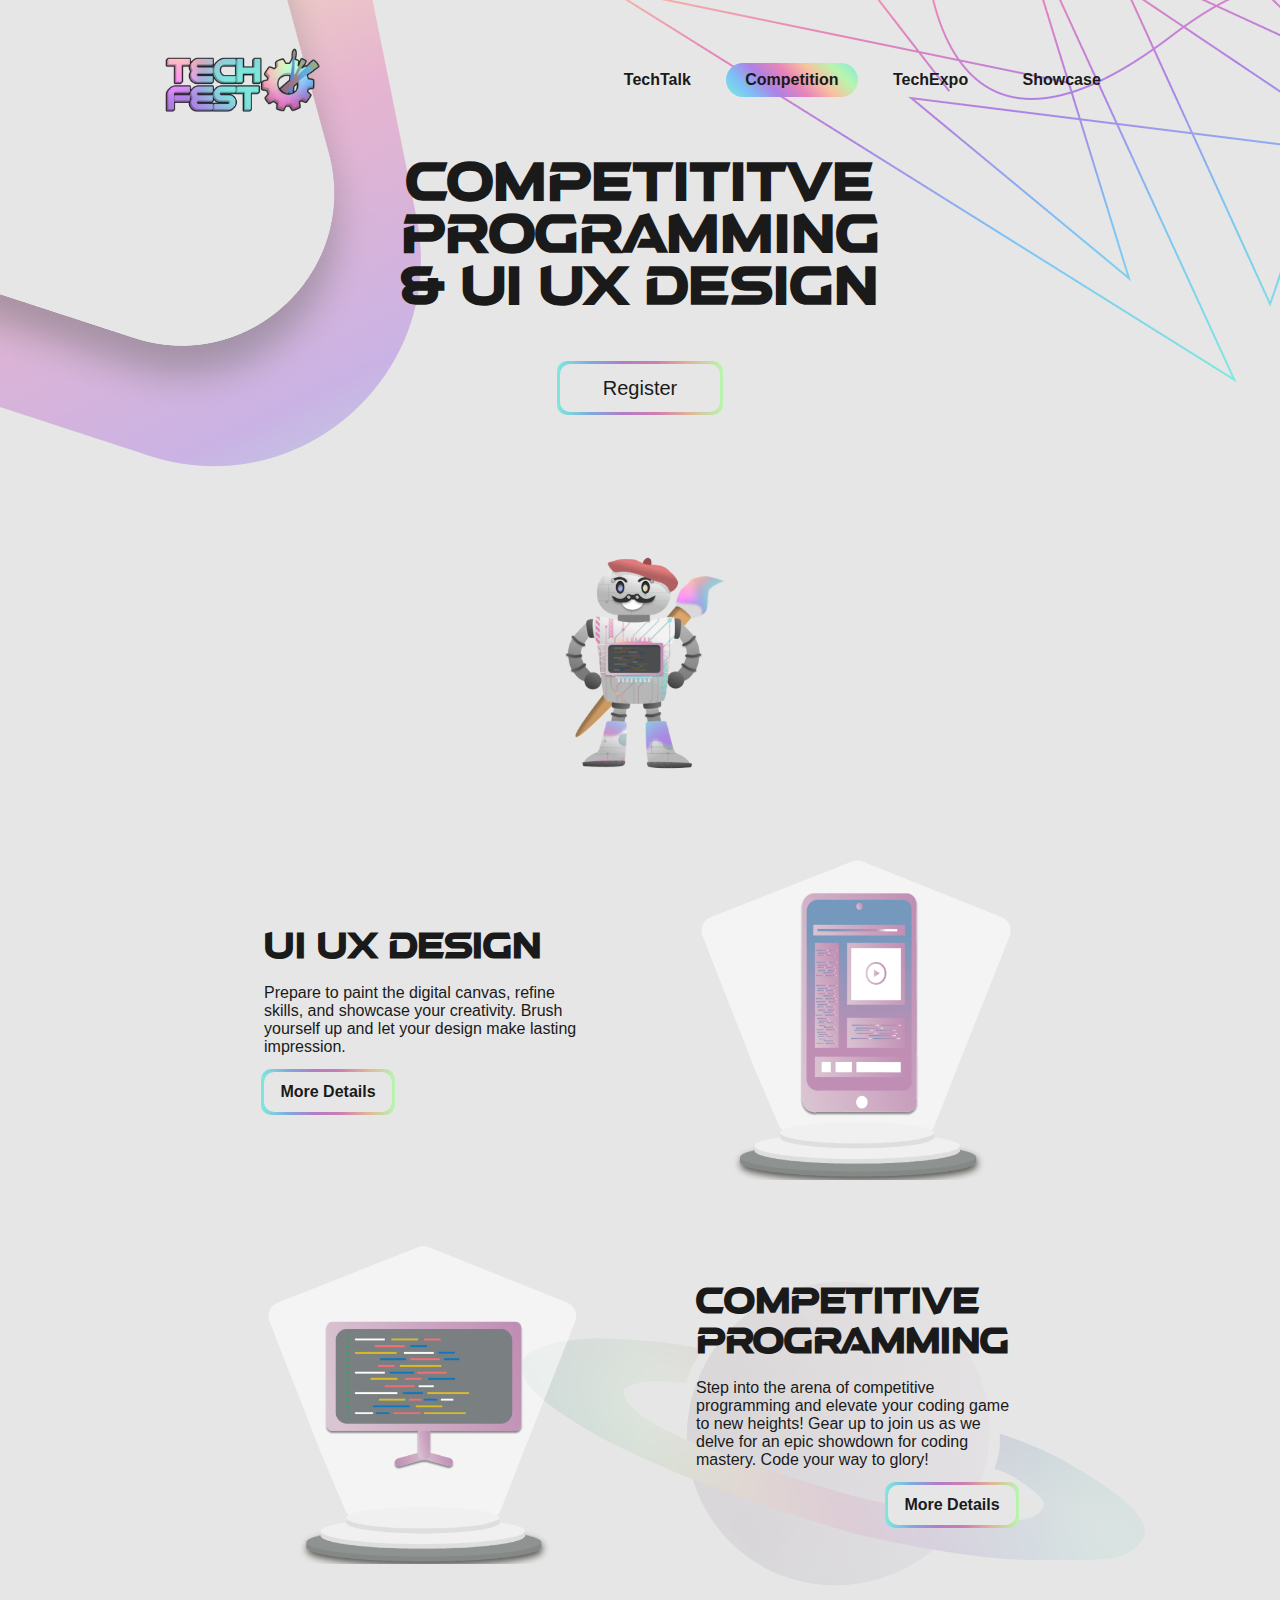
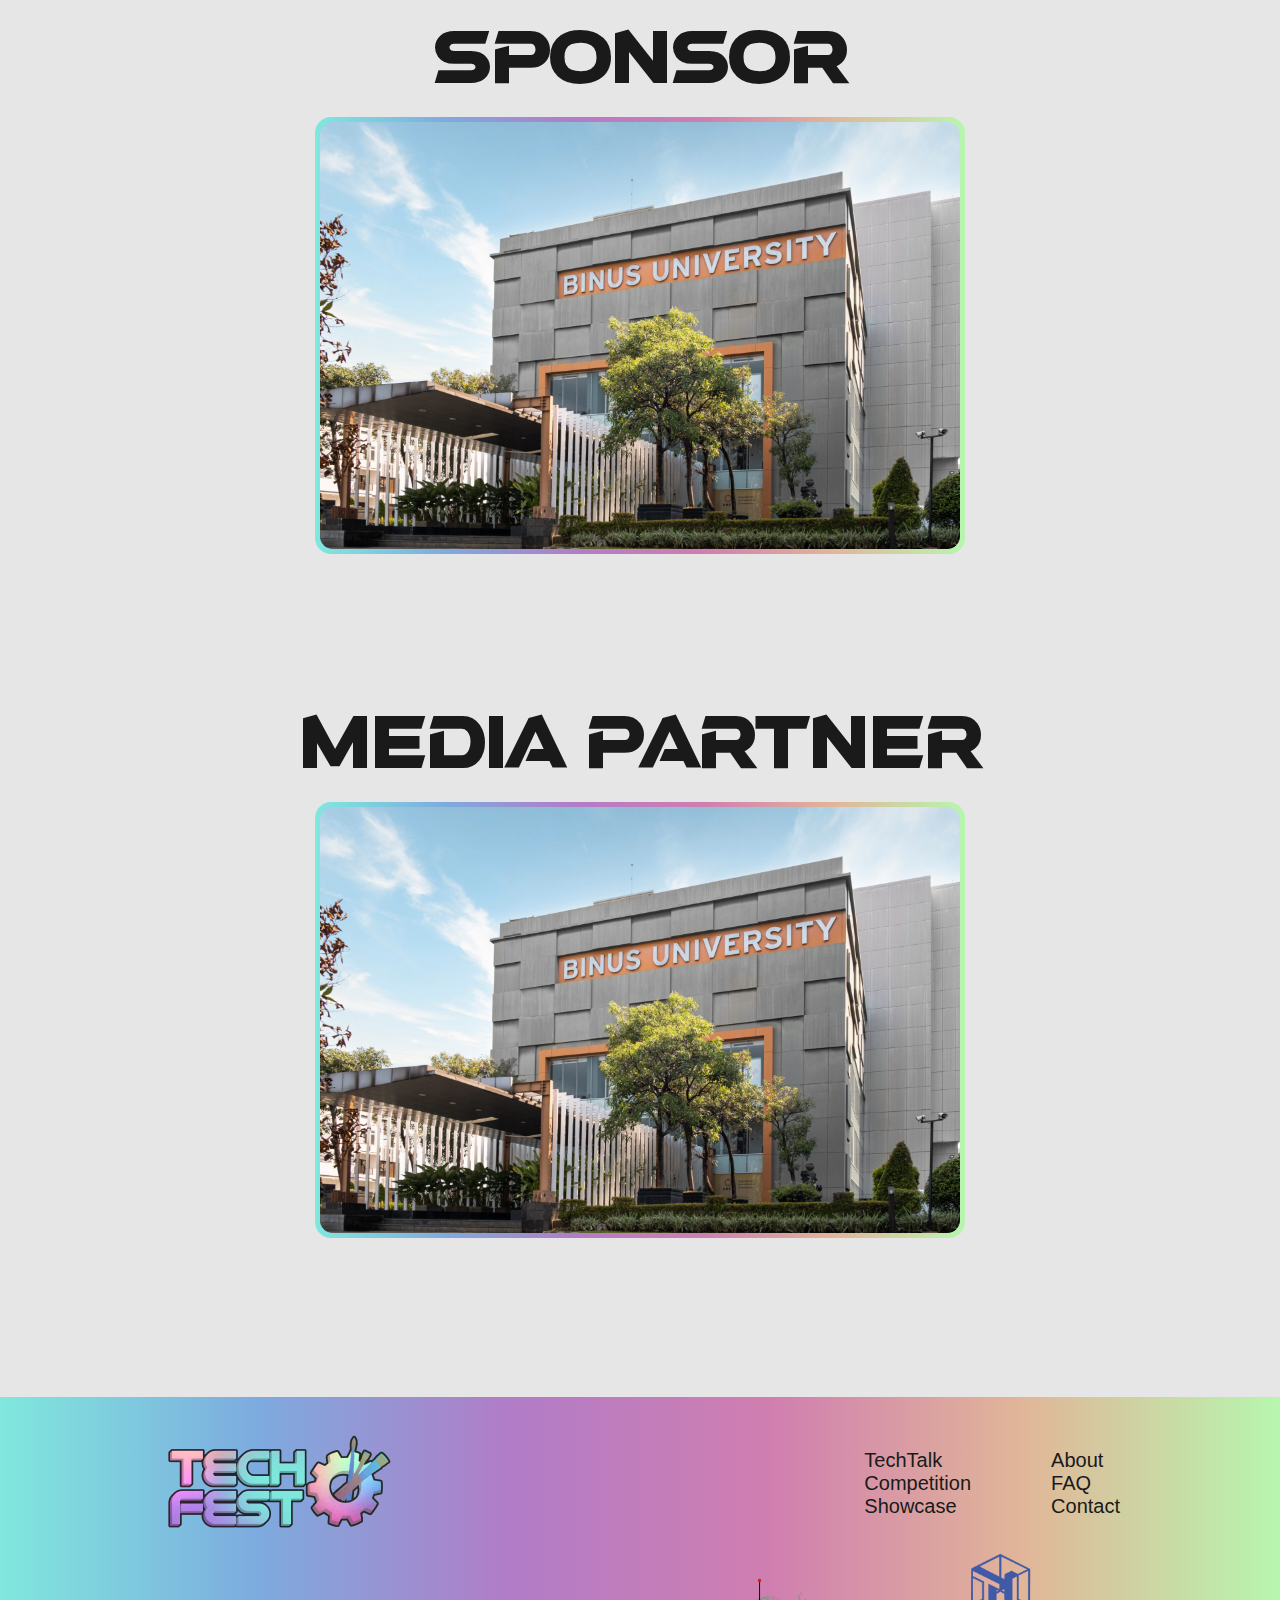
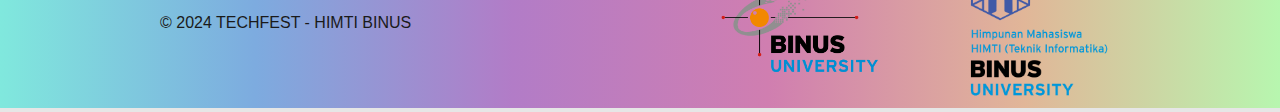
==== commit b7eb1167: "revisi pleno 1" ====
--- a/pages/competititon/index.html
+++ b/pages/competititon/index.html
@@ -33,7 +33,7 @@
                         TechTalk
                     </li>
                 </a>  
-                <a href="./index.html">
+                <a href="./index.html" class="navbar-active">
                     <li>Competition</li>
                 </a>             
                 <a href="../techexpo/index.html"><li>TechExpo</li></a>
--- a/style.css
+++ b/style.css
@@ -187,6 +187,11 @@
   right: 0;
 }
 
+.navbar-active {
+  background: linear-gradient(45deg, #80E8DD, #7CC2F6, #AF81E4, #E784BA, #F9C1A0, #B7F6AF, #80E8DD);
+  border-radius: 100px;
+}
+
 nav {
   display: flex;
   align-items: center;
@@ -216,8 +221,9 @@
   font-size: 1rem;
 }
 nav .item-wrapper ul li {
-  padding: 1rem;
-}
+  padding: 0.5rem 1.2rem;
+}
+
 nav .hamburger, nav .close {
   padding: var(--spacing-s);
   height: 2rem;
@@ -249,6 +255,10 @@
   }
 }
 @media (max-width: 1130px) {
+  .navbar-active{
+    background: none;
+  }
+  
   nav .hamburger, nav .close {
     display: block;
   }
@@ -891,10 +901,13 @@
   left: 1000%;
 }
 .register form .choice {
-  padding: 0.5rem;
-  border-radius: 5px;
+  padding: 0.5rem 1.7rem;
+  border-radius: 100px;
   cursor: pointer;
-}
+  border-style: solid;
+  border-width: 1.5px;
+}
+
 .register form button {
   display: block;
 }
@@ -909,6 +922,10 @@
   border: none;
   margin: 3rem auto;
   font-weight: bold;
+  border-style: solid;
+  /* border-image: linear-gradient(#AF81E4, #E784BA) 10; */
+  /* border-color: -moz-linear-gradient(top, #fff, #fff); */
+  border-width: 1.5px;
 }
 
 .description-competition .img-wrapper {
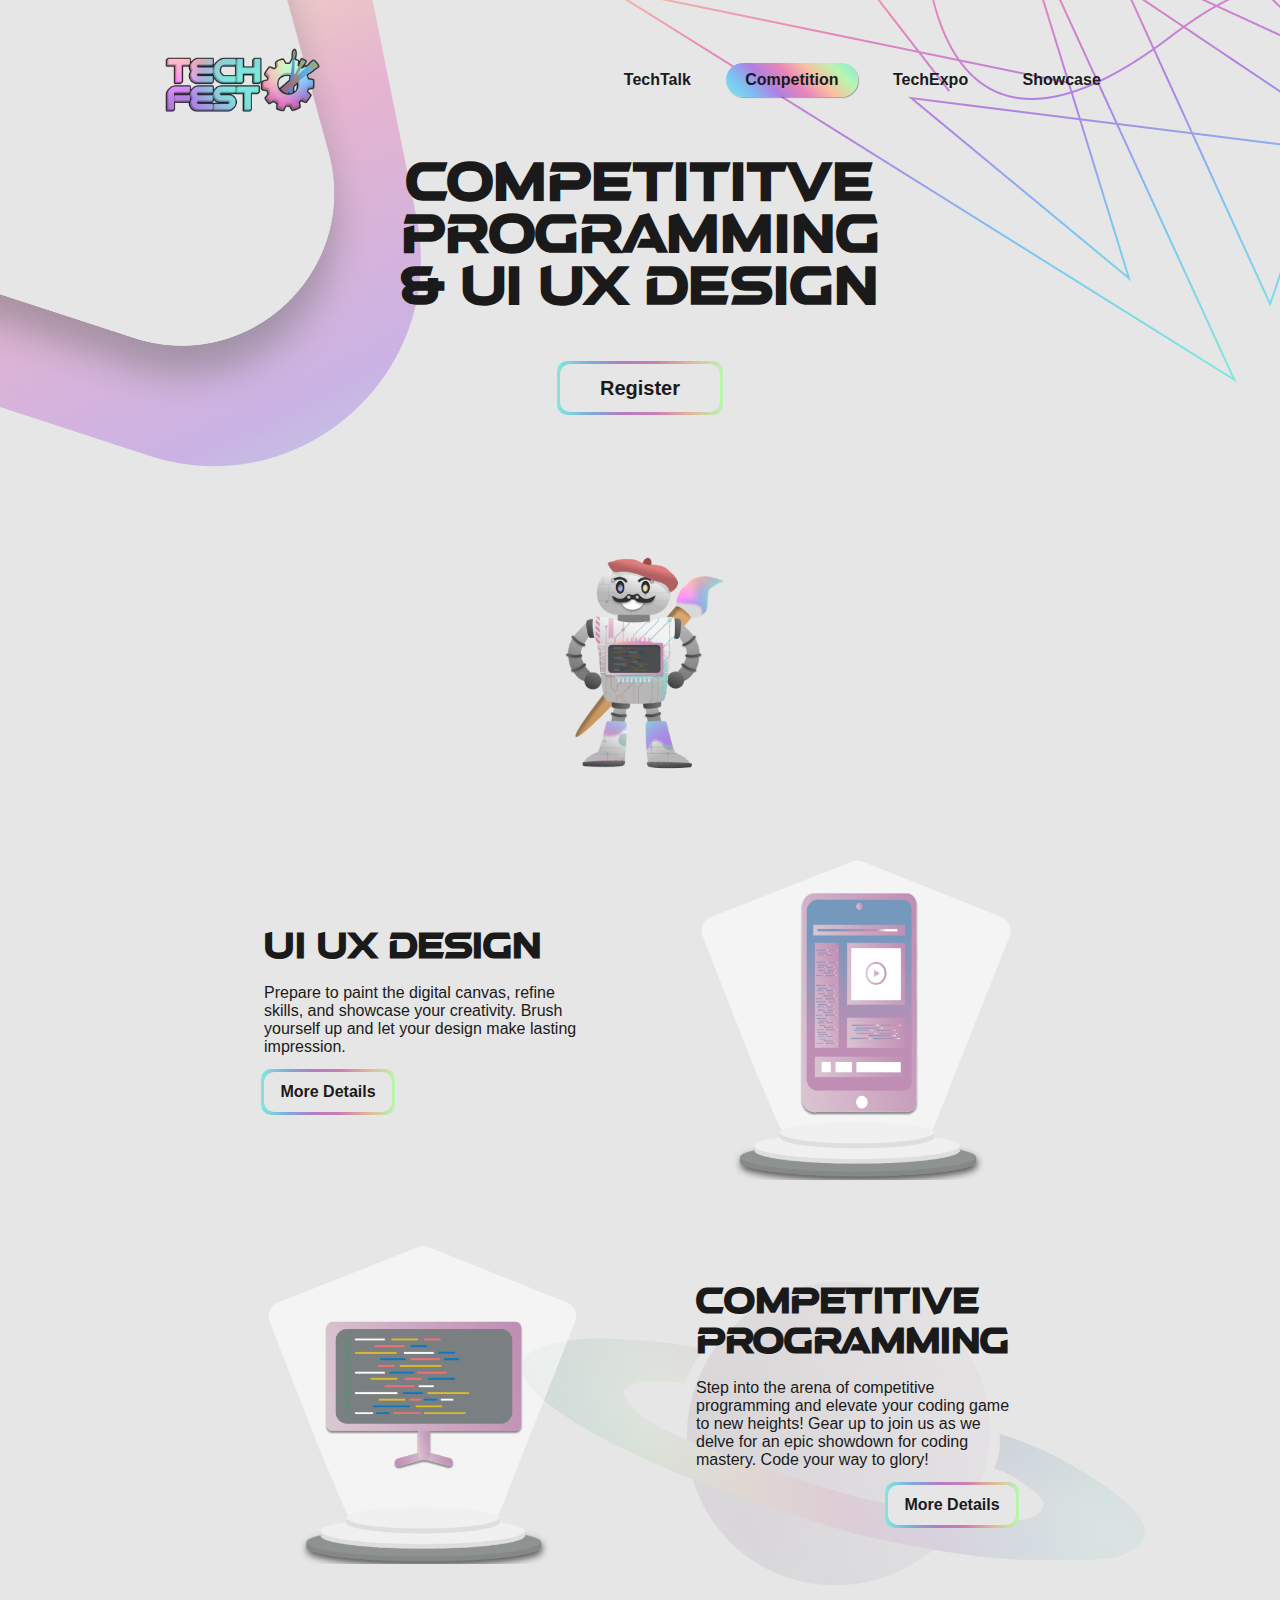
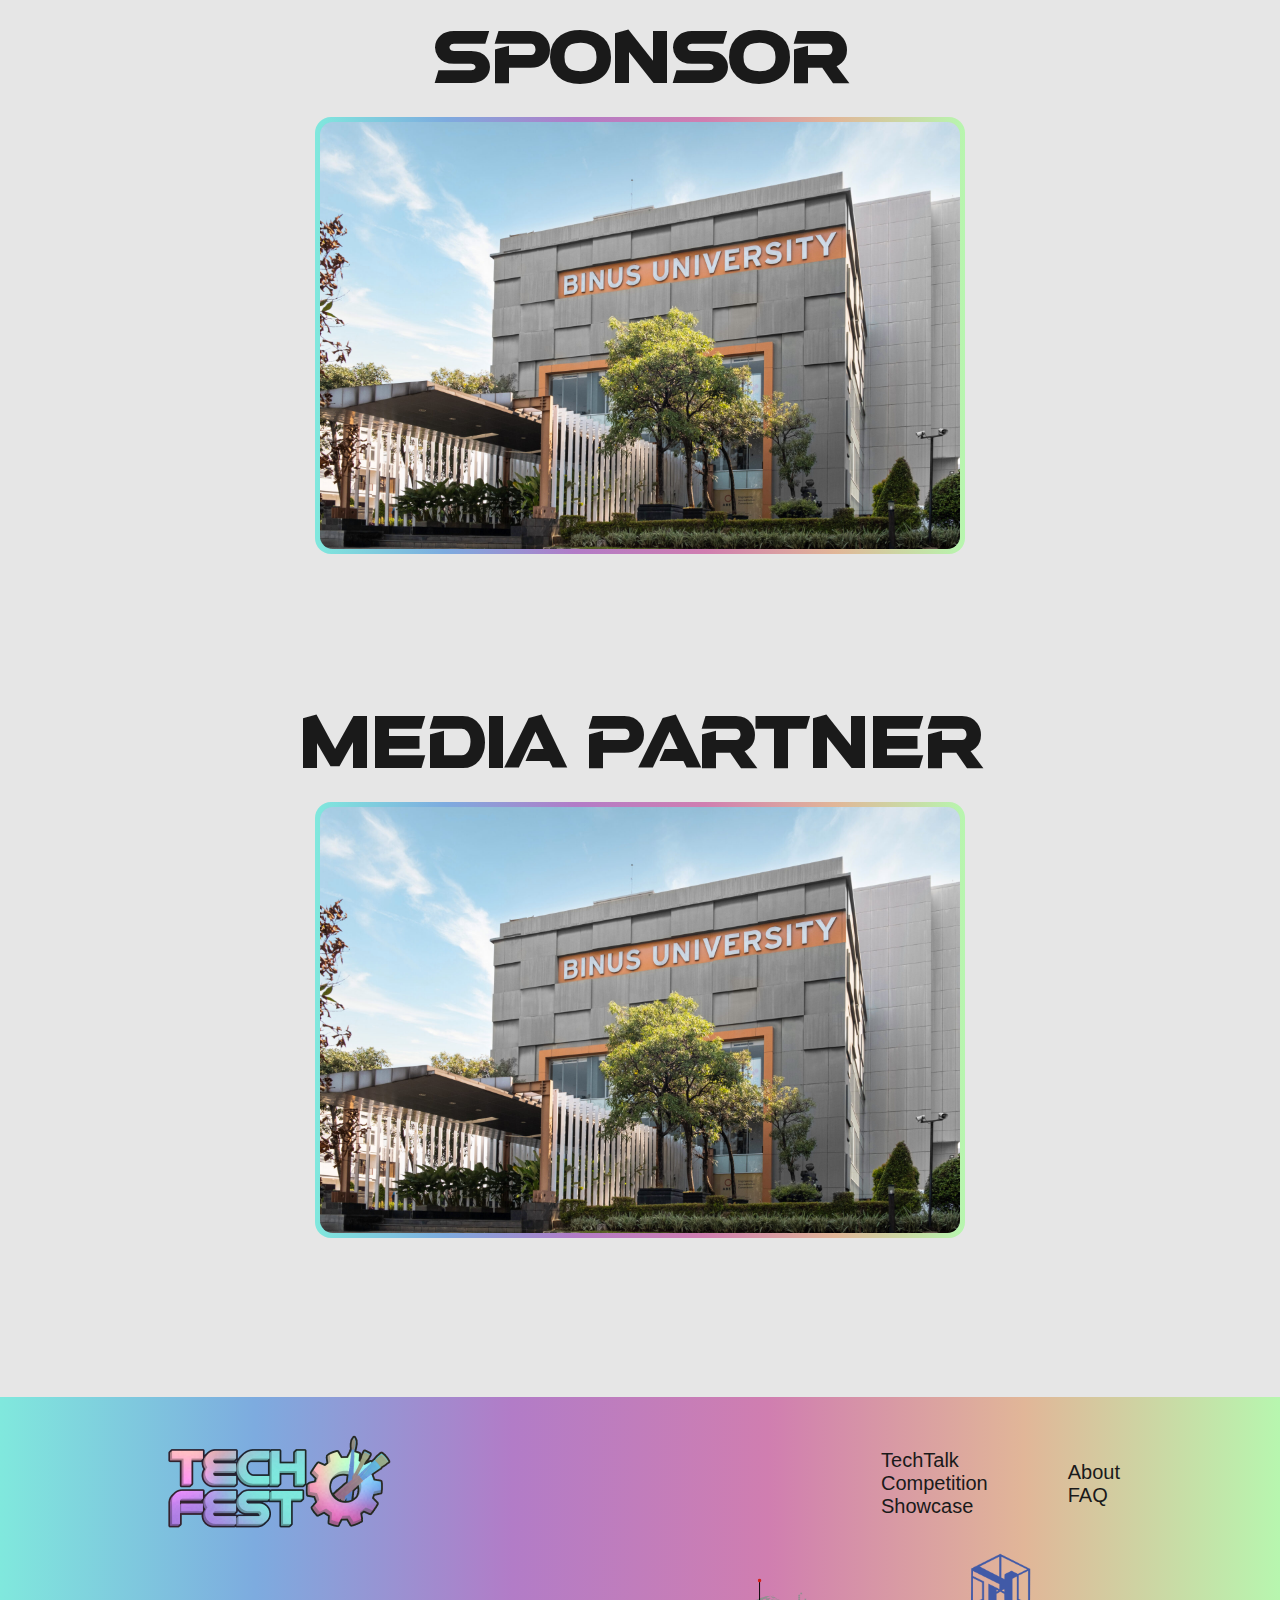
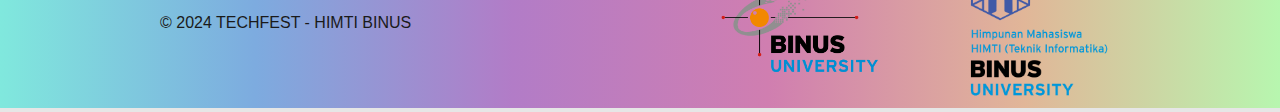
==== commit e2e7adc4: "revisi2" ====
--- a/pages/competititon/index.html
+++ b/pages/competititon/index.html
@@ -38,7 +38,7 @@
                 </a>             
                 <a href="../techexpo/index.html"><li>TechExpo</li></a>
 
-                <a href="../TechShowcase/showCase.html"><li>Showcase</li></a>
+                <a href="../TechShowcase/index.html"><li>Showcase</li></a>
                 
             </ul>
         </div>
@@ -128,14 +128,13 @@
                 <ul>
                     <a href="../techtalk/index.html"><li>TechTalk</li></a>
               <a href="../competititon/index.html"><li>Competition</li></a>
-              <a href="../TechShowcase/showCase.html"><li>Showcase</li></a>
+              <a href="../TechShowcase/index.html"><li>Showcase</li></a>
                 </ul>
             </div>
             <div class="info">
                 <ul>
-                    <li>About</li>
-                    <li>FAQ</li>
-                    <li>Contact</li>
+                    <a href="../about/about.html"><li>About</li></a>
+                    <a href="../faq/index.html"><li>FAQ</li></a>
                 </ul>
             </div>
         </div>
--- a/style.css
+++ b/style.css
@@ -190,6 +190,7 @@
 .navbar-active {
   background: linear-gradient(45deg, #80E8DD, #7CC2F6, #AF81E4, #E784BA, #F9C1A0, #B7F6AF, #80E8DD);
   border-radius: 100px;
+  box-shadow: 1px 1px 1px rgba(0,0,0,0.3);
 }
 
 nav {
@@ -234,6 +235,13 @@
 nav .close {
   margin-top: 1.5rem;
 }
+
+nav .item-wrapper ul li:hover {
+  color: white;
+  text-shadow: 2px 2px 2px rgba(0, 0, 0, 0.5);
+  transition: 0.3s ease;
+}  
+
 @media (min-width: 320px) {
   nav {
     padding: 0 2rem;
@@ -257,6 +265,7 @@
 @media (max-width: 1130px) {
   .navbar-active{
     background: none;
+    box-shadow: none;
   }
   
   nav .hamburger, nav .close {
@@ -703,6 +712,7 @@
   border-radius: 10px;
   border: none;
   margin: 3rem auto;
+  font-weight: bold;
 }
 .hero-techtalk button::before {
   content: "";
@@ -904,14 +914,15 @@
   padding: 0.5rem 1.7rem;
   border-radius: 100px;
   cursor: pointer;
-  border-style: solid;
-  border-width: 1.5px;
+  /* border-style: solid; */
+  /* border-width: 1.5px; */
+  box-shadow: 1px 1px 1px rgba(0,0,0,0.3);
 }
 
 .register form button {
   display: block;
 }
-.register form .submit {
+/* .register form .submit {
   position: relative;
   background-image: var(--gradient-horizontal);
   color: var(--color-text);
@@ -924,9 +935,41 @@
   font-weight: bold;
   border-style: solid;
   /* border-image: linear-gradient(#AF81E4, #E784BA) 10; */
-  /* border-color: -moz-linear-gradient(top, #fff, #fff); */
+  /* border-color: linear-gradient(45deg, #80E8DD, #7CC2F6, #AF81E4, #E784BA, #F9C1A0, #B7F6AF, #80E8DD);
   border-width: 1.5px;
-}
+} */
+
+.register form .submit {
+  position: relative;
+  /* background-image: var(--gradient-horizontal); */
+  color: var(--color-text);
+  width: 10rem;
+  height: 3rem;
+  font-size: var(--font-size-l);
+  border-radius: 10px;
+  border: none;
+  margin: 3rem auto;
+  font-weight: bold;
+  overflow: hidden;
+  z-index: 1;
+  box-shadow: 2px 2px 2px rgba(0, 0, 0, 0.5);
+}
+
+.register form .submit::before {
+  content: '';
+  position: absolute;
+  top: 0; left: 0; right: 0; bottom: 0;
+  border-radius: 10px; /* Sama dengan border-radius dari tombol */
+  padding: 3px; /* Lebar border */
+  background: linear-gradient(45deg, #80E8DD, #7CC2F6, #AF81E4, #E784BA, #F9C1A0, #B7F6AF, #80E8DD);
+  -webkit-mask: 
+    linear-gradient(#fff 0 0) content-box, 
+    linear-gradient(#fff 0 0);
+  -webkit-mask-composite: xor;
+  mask-composite: exclude; /* Untuk Firefox */
+  z-index: -1;
+}
+
 
 .description-competition .img-wrapper {
   margin: 5rem auto;
@@ -1401,6 +1444,7 @@
   border-radius: 10px;
   border: none;
   margin: 1rem auto;
+  font-weight: bold;
 }
 .hero-competition button::before {
   content: "";
@@ -1734,4 +1778,106 @@
   height: 100%;
   -o-object-fit: contain;
      object-fit: contain;
+}
+
+.header-about {
+  display: flex;
+  align-items: center;
+  flex-direction: column;
+}
+.header-about h1 {
+  margin: 0;
+  font-size: 3rem;
+  text-align: center;
+  font-family: "Atmospheric", sans-serif;
+}
+.header-about h3 {
+  margin: 0;
+  font-size: 1.5 rem;
+  text-align: center;
+  font-family: "Atmospheric", sans-serif;
+}
+.techexpo-content .sub-title{
+  font-size: 1.5rem;
+}
+
+.description-about .img-wrapper {
+  margin: 5rem auto;
+  width: 15rem;
+  height: 15rem;
+}
+.description-about .img-wrapper img {
+  width: 100%;
+  height: 100%;
+  -o-object-fit: contain;
+     object-fit: contain;
+}
+.description-about .description {
+  margin: var(--spacing-xxl) auto;
+  display: flex;
+  justify-content: space-between;
+  flex-wrap: wrap;
+  max-width: 50rem;
+  align-items: center;
+  gap: var(--spacing-xxl);
+}
+
+.description-about .description .content h1{
+  color: white;
+  justify-content: left;
+  font-size: 20px;
+}
+
+.description-about .description .content {
+  width: 25rem;
+  flex-wrap: wrap;
+  margin: 0 auto;
+  border-radius: 16px;
+  background: linear-gradient(90deg, #ffb3fe 0%, #491e8e 100%);
+  padding: 12px;
+  display: flex;
+  justify-content: center;
+  
+  flex-direction: column;
+}
+
+.description-about .description .content-img {
+  width: 15rem;
+  height: 15rem;
+  margin: 0 auto;
+}
+.description-about .description .content-img img {
+  width: 100%;
+  height: 100%;
+  -o-object-fit: contain;
+     object-fit: contain;
+}
+/* New media query to change order on smaller screens */
+@media (max-width: 816px) {
+  .description-about .description {
+    flex-direction: column;
+  }
+
+  .description-about .description .content-img {
+    order: -1;
+  }
+
+  .description-about .description .content {
+    order: 1;
+  }
+}
+
+.description-about .computer-wrapper {
+  flex-wrap: wrap-reverse;
+}
+
+@media (max-width: 690px) {
+  .header-about h1 {
+    font-size: 4rem;
+  }
+}
+@media (max-width: 500px) {
+  .header-about h1 {
+    font-size: 3rem;
+  }
 }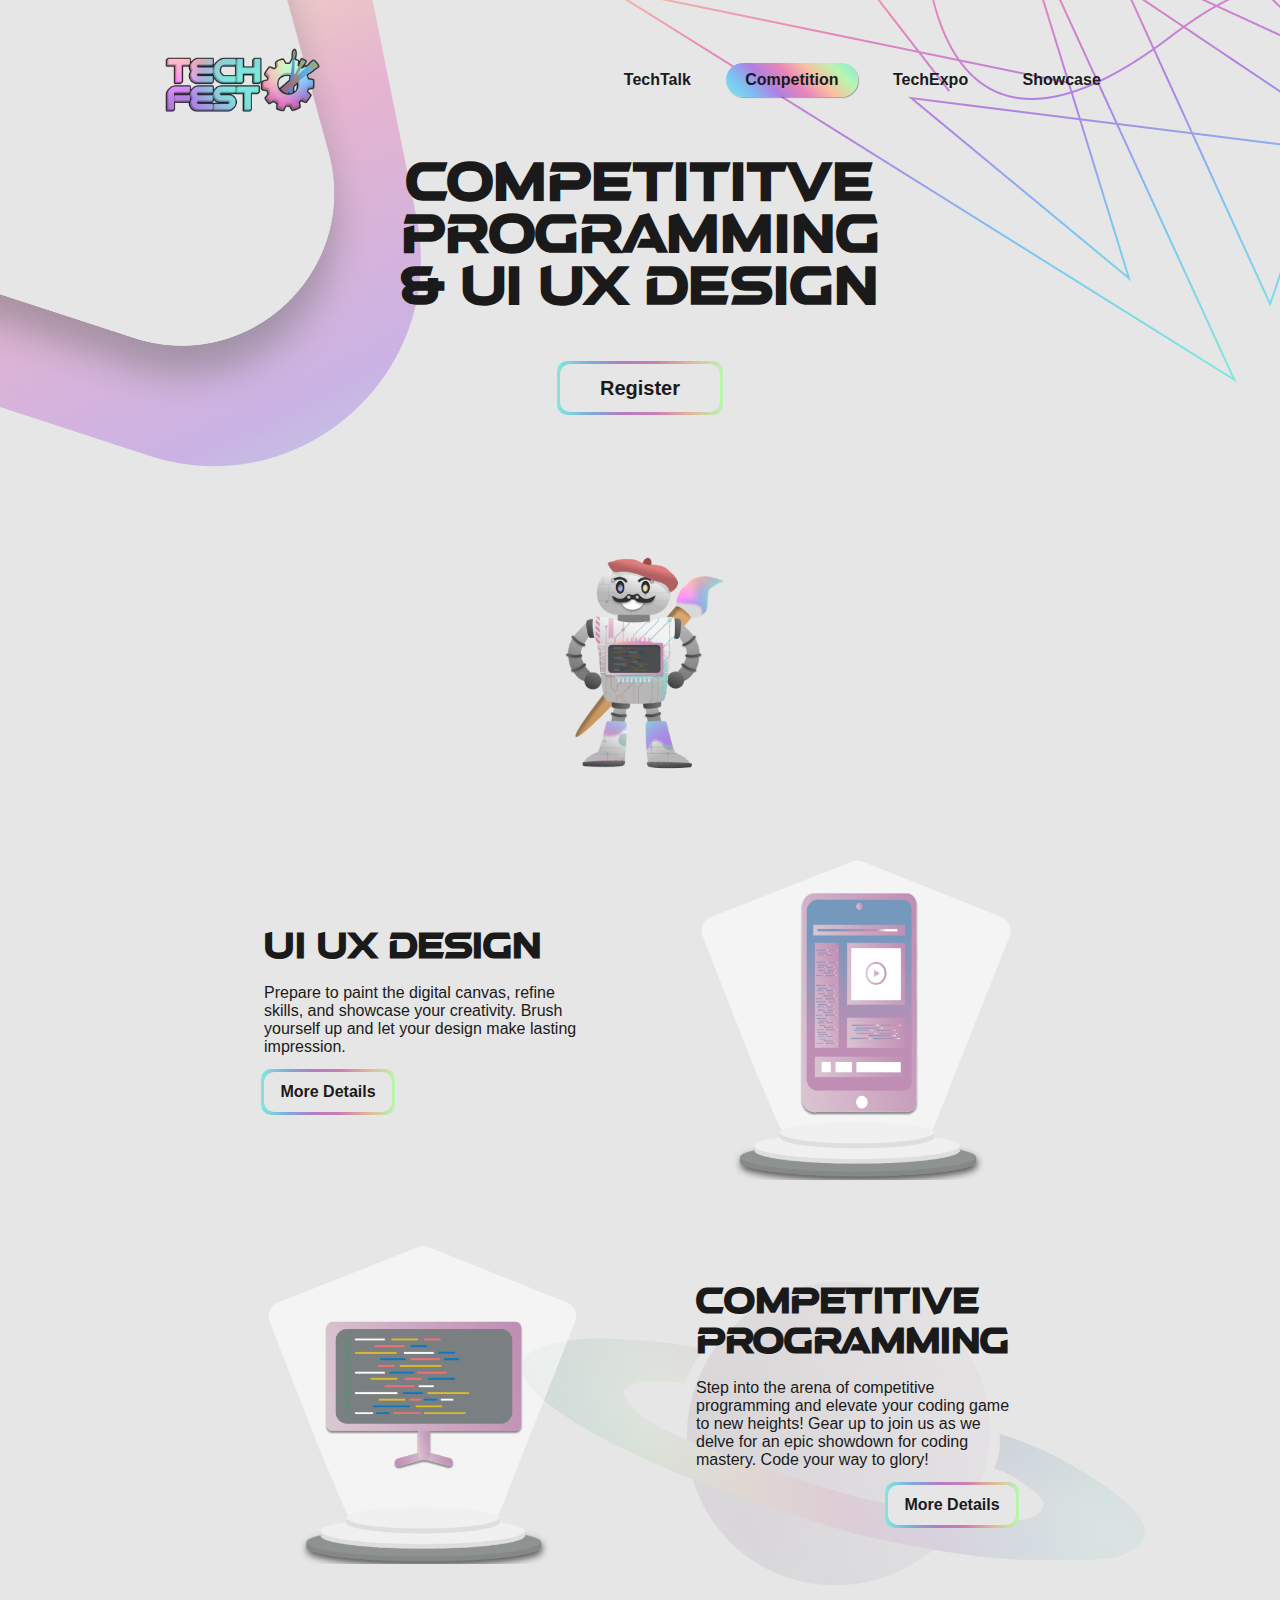
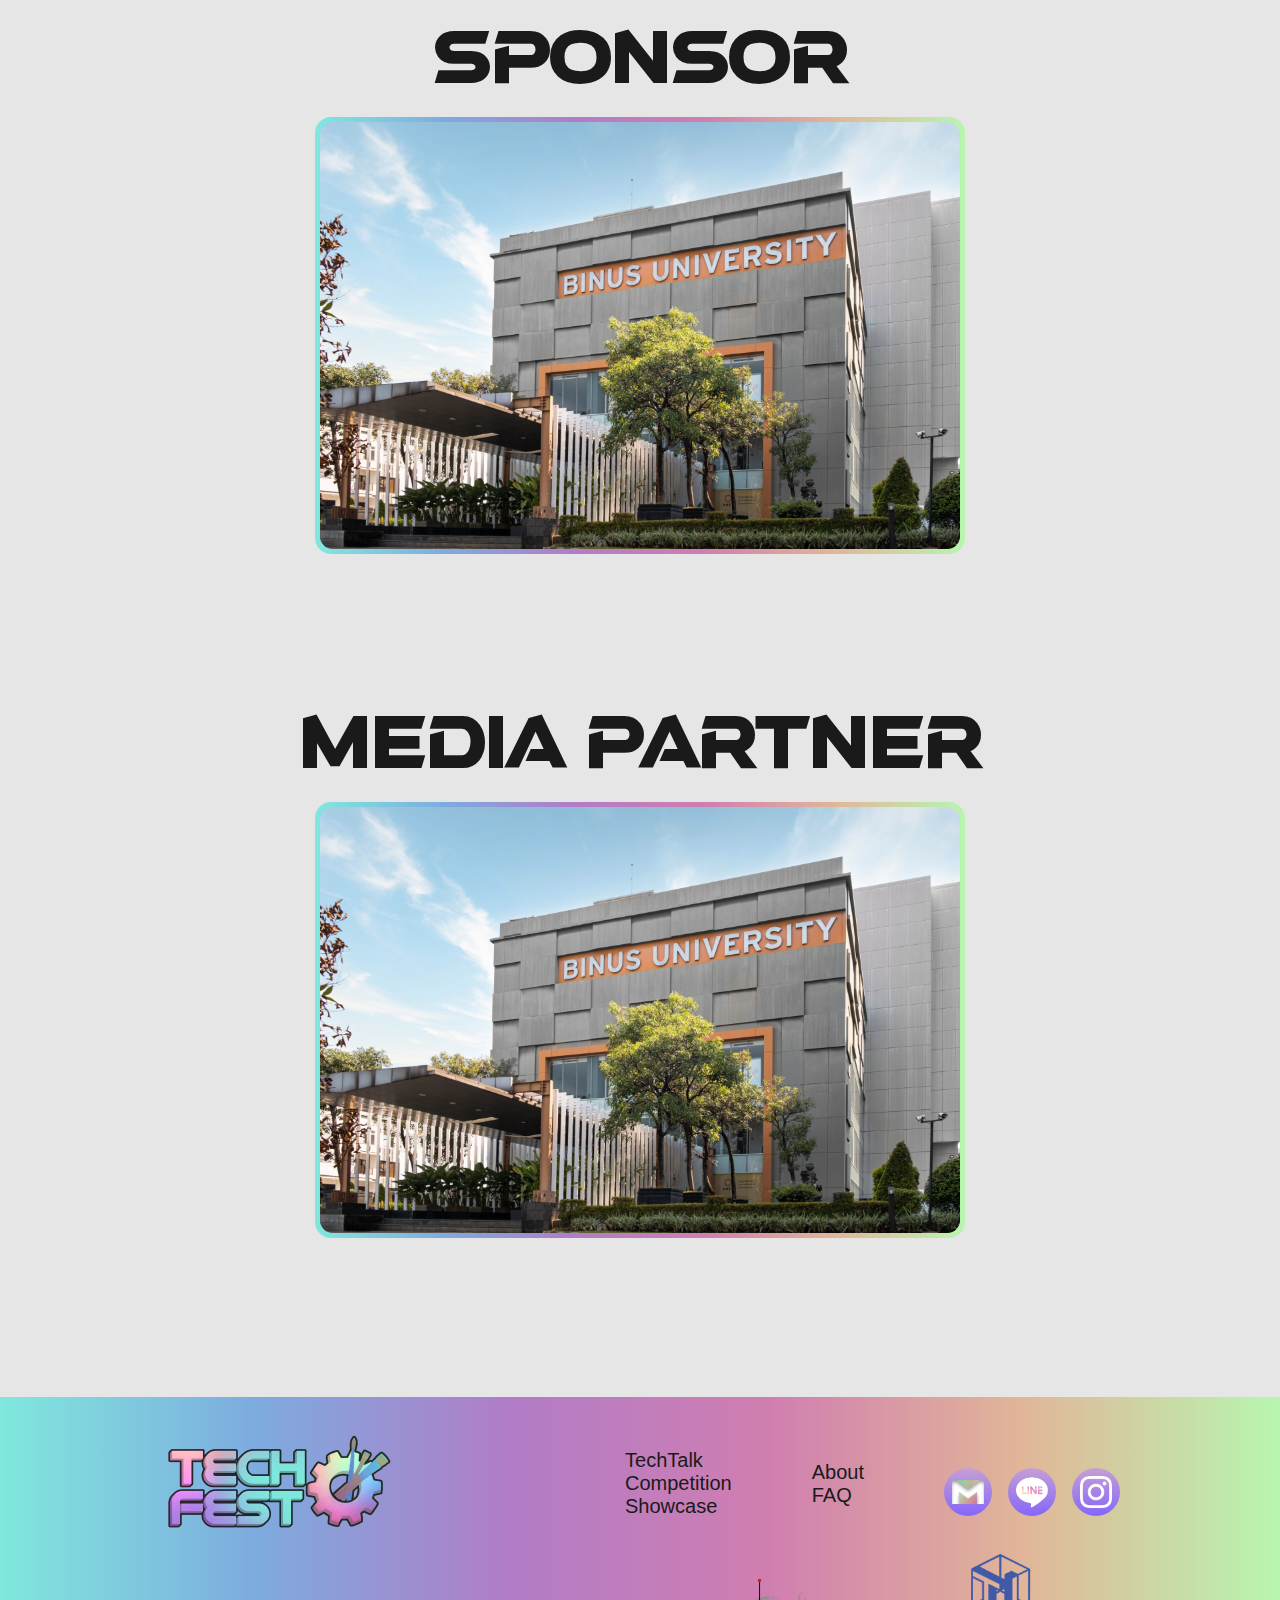
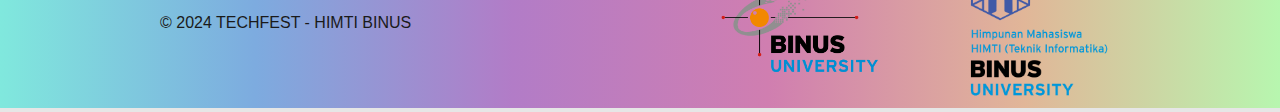
==== commit 97fec6be: "update" ====
--- a/pages/competititon/index.html
+++ b/pages/competititon/index.html
@@ -137,6 +137,17 @@
                     <a href="../faq/index.html"><li>FAQ</li></a>
                 </ul>
             </div>
+            <div class="contact">
+                <a href="">
+                    <img src="../../assets/image/social/gmail.png" alt="">
+                </a>
+                <a href="">
+                    <img src="../../assets/image/social/line.png" alt="">
+                </a>
+                <a href="">
+                    <img src="../../assets/image/social/instagram.png" alt="">
+                </a>
+            </div>
         </div>
       </div>  
 
--- a/style.css
+++ b/style.css
@@ -629,6 +629,30 @@
   font-size: var(--font-size-l);
   padding: 0;
 }
+footer .top .right .contact {
+  display: flex;
+  gap: var(--spacing-m);
+  align-items: center;
+  justify-content: space-between;
+  margin-top: 1rem;
+}
+footer .top .right .contact a {
+  background-image: linear-gradient(#C5A0D4, #8566FA);
+  height: 2rem;
+  width: 2rem;
+  border-radius: 50%;
+  display: grid;
+  align-items: center;
+  justify-content: center;
+  padding: 0.5rem;
+  cursor: pointer;
+}
+footer .top .right .contact a img {
+  width: 100%;
+  height: 100%;
+  -o-object-fit: contain;
+     object-fit: contain;
+}
 footer .bottom {
   display: flex;
   justify-content: space-between;
@@ -862,7 +886,32 @@
   border-radius: 10px;
   position: relative;
   background-color: var(--color-background);
-}
+  /* text-align: center; */
+}
+
+.register h1 {
+  font-family: "Atmospheric", sans-serif;
+  font-size: 2rem;
+  width: -moz-fit-content;
+  width: fit-content;
+  margin: var(--spacing-l) auto;
+}
+.register form {
+  margin: 0 auto;
+  margin-bottom: 5rem;
+  max-width: 40rem;
+  padding: 1rem;
+  border-radius: 10px;
+  position: relative;
+  background-color: var(--color-background);
+  /* text-align: center; */
+}
+
+#compe-regist {
+  text-align: center;
+} 
+
+
 .register form::before {
   content: "";
   position: absolute;
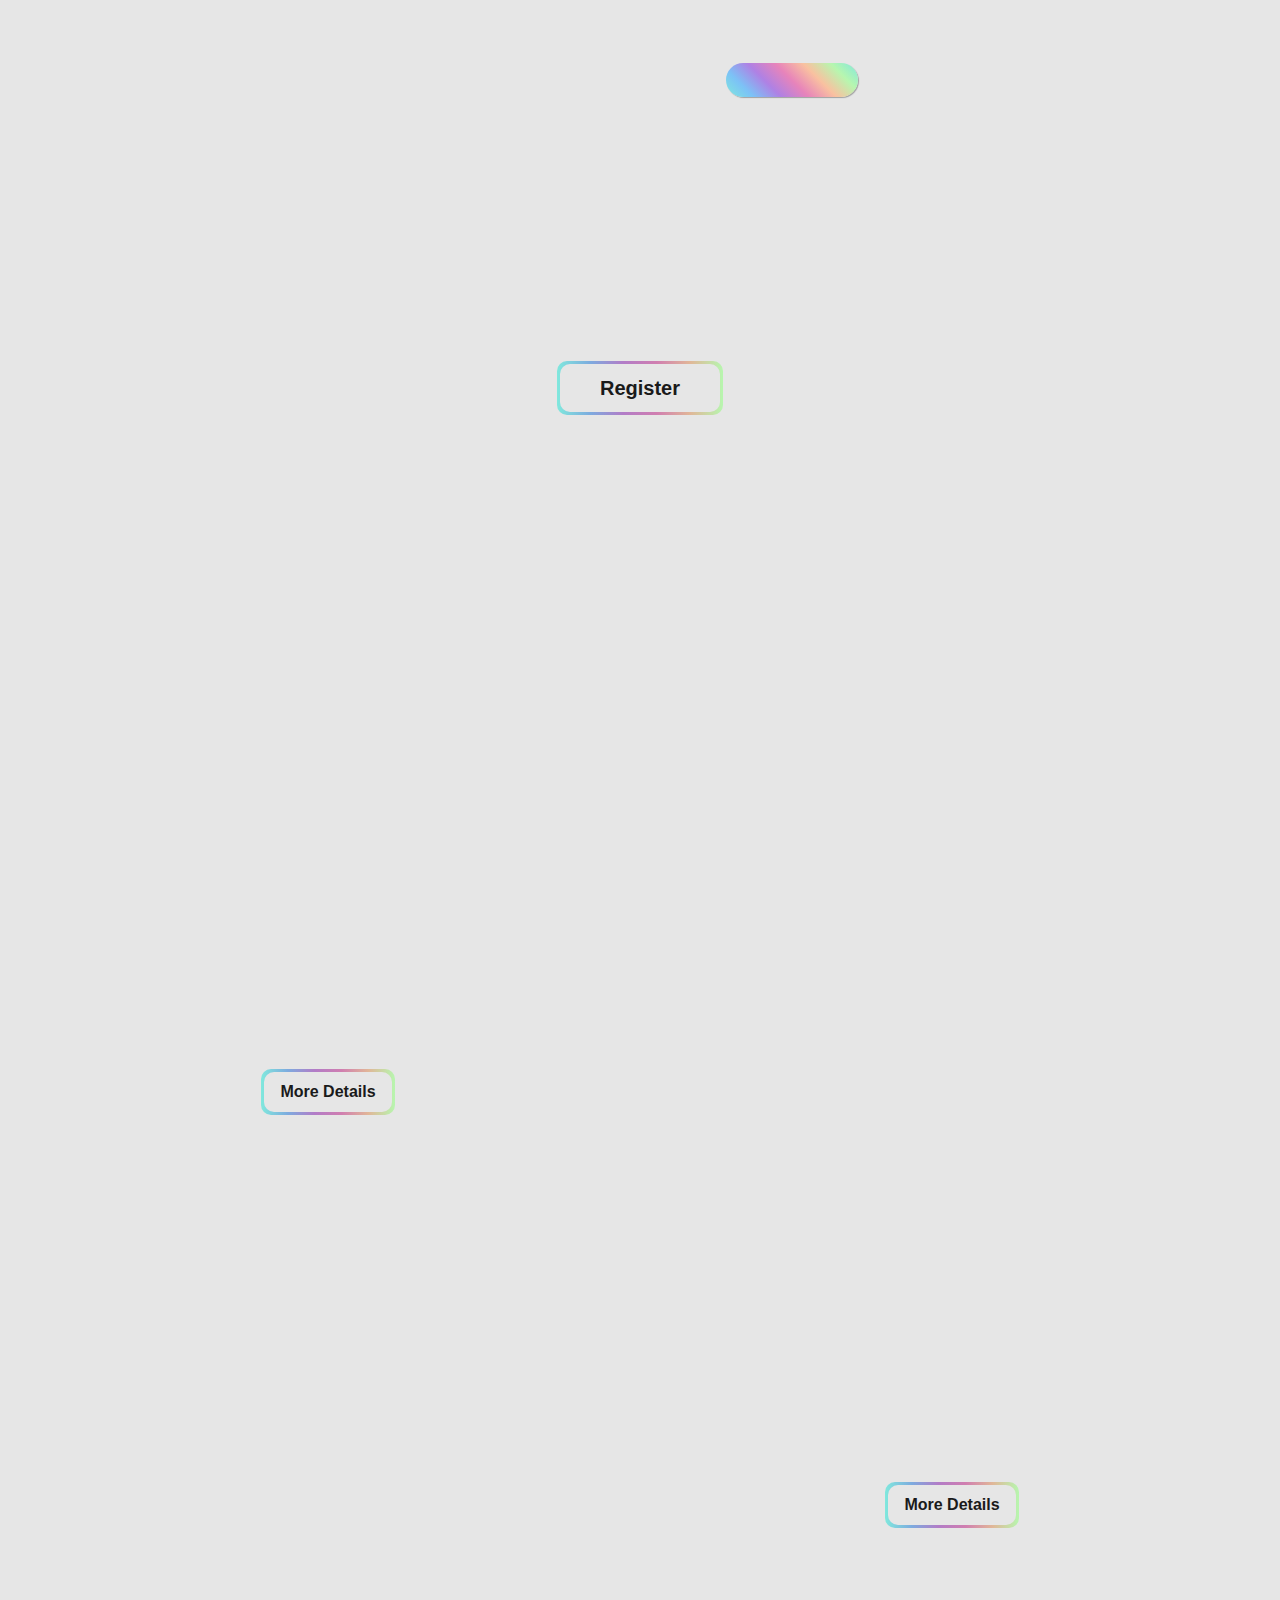
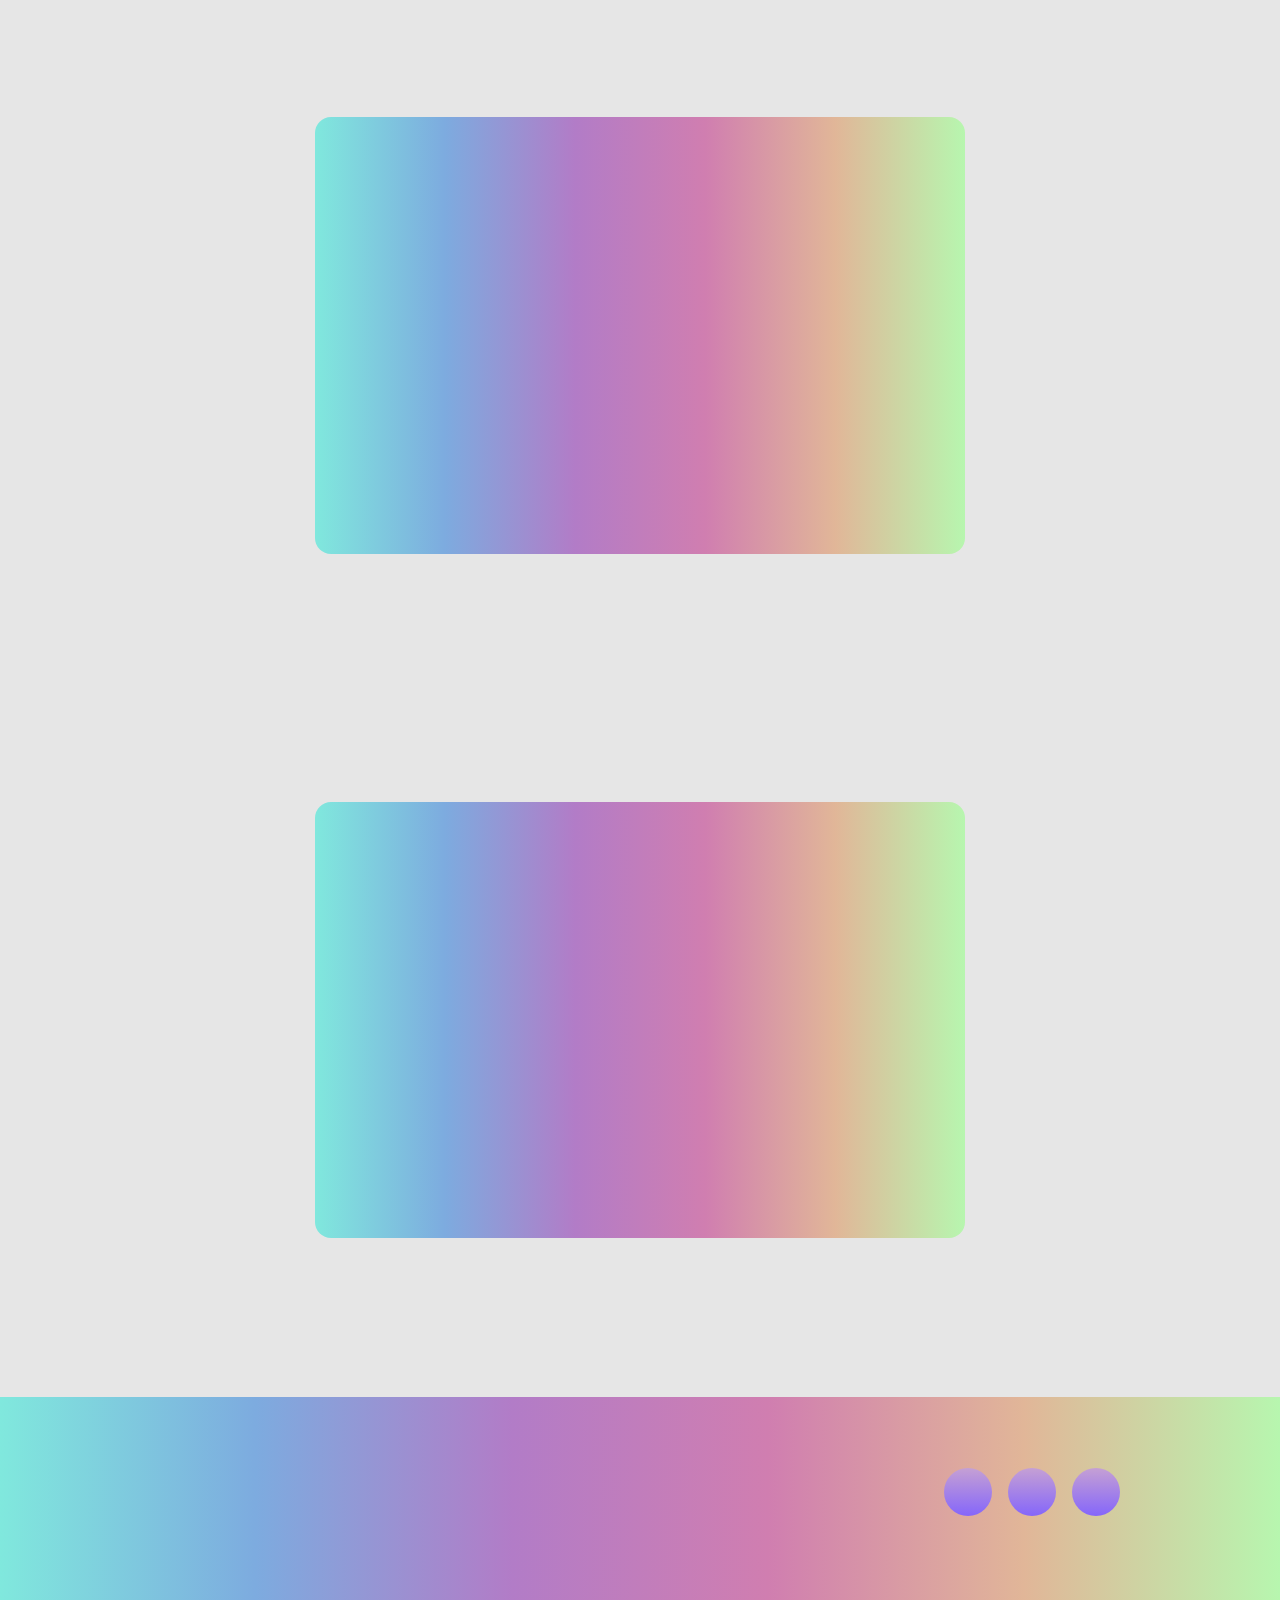
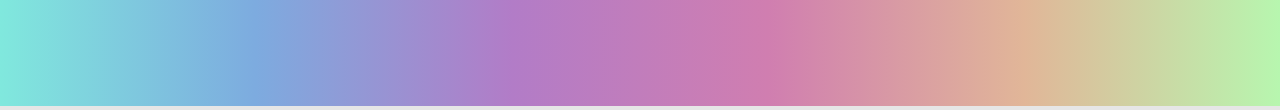
==== commit b16d4149: "update wording" ====
--- a/pages/competititon/index.html
+++ b/pages/competititon/index.html
@@ -4,7 +4,7 @@
     <meta charset="UTF-8">
     <meta name="viewport" content="width=device-width, initial-scale=1.0">
     <link rel="stylesheet" href="../../style.css">
-    <title>Tech Fest 2024</title>
+    <title>TECHFEST 2024</title>
 </head>
 <body>
     <div class="decorator triangle-thingy-img-decorator-techtalk">
--- a/style.css
+++ b/style.css
@@ -350,6 +350,7 @@
   min-height: 3rem;
   font-weight: bold;
   color: var(--color-text);
+  transition: all 0.3s ease-in-out;
 }
 .hero-section .hero-text .cta-group .cta-explore {
   background-color: transparent;
@@ -435,6 +436,7 @@
   font-size: var(--font-size-l);
   border-radius: 10px;
   border: none;
+  transition: all 0.3s ease-in-out;
 }
 .about-section .location .timer a button::before {
   content: "";
@@ -493,6 +495,7 @@
   font-weight: bold;
   color: var(--color-text);
   background-color: transparent;
+  transition: all 0.3s ease-in-out;
 }
 
 .techtalk, .competition {
@@ -672,6 +675,39 @@
   -o-object-fit: contain;
      object-fit: contain;
 }
+@media screen and (max-width: 600px) {
+  footer .top .right {
+    flex-direction: column;
+    align-items: flex-start;
+    gap: 0;
+  }
+
+  footer .top .right .contact {
+    margin-top: 2rem;
+  }
+}
+
+.quick-link ul a li {
+  font-weight: 1000;
+}
+
+.quick-link ul a li:hover {
+  color: white;
+  transition: 0.3s ease;
+}
+
+.info ul a li{
+  font-weight: 1000;
+}
+
+.info ul a li:hover{
+  color: white;
+  transition: 0.3s ease;
+}
+
+.bottom .left p{
+  font-weight: bold;
+}
 @media (min-width: 320px) {
   footer {
     padding: 0 1.5rem;
@@ -723,9 +759,10 @@
 }
 @media (max-width: 500px) {
   .hero-techtalk h1 {
-    font-size: 3rem;
-  }
-}
+    font-size: 2rem;
+  }
+}
+
 .hero-techtalk button {
   position: relative;
   background-color: var(--color-background);
@@ -737,6 +774,7 @@
   border: none;
   margin: 3rem auto;
   font-weight: bold;
+  transition: all 0.3s ease-in-out;
 }
 .hero-techtalk button::before {
   content: "";
@@ -886,7 +924,10 @@
   border-radius: 10px;
   position: relative;
   background-color: var(--color-background);
-  /* text-align: center; */
+}
+
+.button-register {
+  transition: all 0.3s ease-in-out;
 }
 
 .register h1 {
@@ -910,6 +951,13 @@
 #compe-regist {
   text-align: center;
 } 
+
+#kata-compe {
+  /* background-color: #491e8e; */
+  text-align: center;
+  margin-bottom: 100px;
+  font-weight: bold;
+}
 
 
 .register form::before {
@@ -966,6 +1014,7 @@
   /* border-style: solid; */
   /* border-width: 1.5px; */
   box-shadow: 1px 1px 1px rgba(0,0,0,0.3);
+  font-size: small;
 }
 
 .register form button {
@@ -1002,6 +1051,7 @@
   overflow: hidden;
   z-index: 1;
   box-shadow: 2px 2px 2px rgba(0, 0, 0, 0.5);
+  transition: all 0.3s ease-in-out;
 }
 
 .register form .submit::before {
@@ -1087,6 +1137,7 @@
   margin: 2px;
   font-size: 3rem;
   font-weight: bold;
+  text-align: center;
 }
 
 .techexpo-button button{
@@ -1099,6 +1150,7 @@
   border-radius: 10px;
   border: none;
   margin: 3rem auto;
+  transition: all 0.3s ease-in-out;
 }
 
 .techexpo-button button::before {
@@ -1270,6 +1322,7 @@
 @media (max-width: 800px){
   .techexpo-header h1{
     font-size: 2.5rem;
+    text-align: center;
   }
 
   .techexpo-content .description .left .title{
@@ -1346,6 +1399,7 @@
 @media (max-width:500px){
   .techexpo-header h1{
     font-size: 1.8rem;
+    text-align: center;
   }
 
   .techexpo-content .description .left .sub-title{
@@ -1438,6 +1492,7 @@
   border-radius: 10px;
   border: none;
   margin: 0 auto;
+  transition: all 0.3s ease-in-out;
 }
 .content button::before {
   content: "";
@@ -1475,12 +1530,24 @@
 }
 @media (max-width: 690px) {
   .hero-competition h1 {
-    font-size: 4rem;
+    font-size: 3rem;
+  }
+  .hero-competition h2 {
+    font-size: 1.5rem;
+  }
+  .hero-competition p {
+    font-size: 1rem;
   }
 }
 @media (max-width: 500px) {
   .hero-competition h1 {
-    font-size: 3rem;
+    font-size: 2rem;
+  }
+  .hero-competition h2 {
+    font-size: 1rem;
+  }
+  .hero-competition p {
+    font-size: 0.75rem;
   }
 }
 .hero-competition button {
@@ -1494,6 +1561,7 @@
   border: none;
   margin: 1rem auto;
   font-weight: bold;
+  transition: all 0.3s ease-in-out;
 }
 .hero-competition button::before {
   content: "";
@@ -1791,6 +1859,7 @@
   border-radius: 10px;
   border: none;
   margin: 1rem auto;
+  transition: all 0.3s ease-in-out;
 }
 .information button::before {
   content: "";
@@ -1929,4 +1998,146 @@
   .header-about h1 {
     font-size: 3rem;
   }
+}
+
+/* Animations */
+@keyframes fadeIn {
+  from {
+      transform: translateY(20px);
+      opacity: 0;
+  }
+  to {
+      transform: translateY(0);
+      opacity: 1;
+  }
+}
+
+.fade-in {
+  animation: fadeIn 1s ease-out forwards;
+  animation-fill-mode: forwards;
+}
+
+.hero-text h1,
+.hero-text h3,
+.hero-text p,
+.about-section .location .time + p,
+.techtalk .description h1,
+.techtalk .description p,
+.competition .description h1,
+.competition .description p {
+  opacity: 0;
+}
+
+.decorator img,
+.nav .logo-wrapper img,
+.nav .item-wrapper ul li,
+.hero-techtalk h1,
+.description-competition .img-wrapper img,
+.description-competition .description .content h1,
+.description-competition .description .content p,
+.description-competition .description .content-img img,
+.partner h1,
+.partner .img-wrapper img,
+footer .top .left img,
+footer .top .right .quick-link ul li,
+footer .top .right .info ul li,
+footer .top .right .contact a img,
+footer .bottom .left p,
+footer .bottom .right .logo img {
+  opacity: 0;
+}
+
+.decorator img,
+.nav .logo-wrapper img,
+.nav .item-wrapper ul li,
+.hero-competition h1,
+.hero-competition p,
+.rank-competition .img-wrapper img,
+.rank-competition h2,
+.timeline-competition h1,
+.timeline-competition .wrapper .content p,
+.timeline-competition .wrapper .content h2,
+.info-competition h2,
+.info-competition p,
+.partner h1,
+.partner .img-wrapper img,
+footer .top .left img,
+footer .top .right .quick-link ul li,
+footer .top .right .info ul li,
+footer .top .right .contact a img,
+footer .bottom .left p,
+footer .bottom .right .logo img {
+  opacity: 0;
+}
+
+.decorator img,
+.nav .logo-wrapper img,
+.nav .item-wrapper ul li,
+.faq-title h1,
+.faq-title .sub-title,
+.card {
+  opacity: 0;
+}
+
+.decorator img,
+.nav .logo-wrapper img,
+.nav .item-wrapper ul li,
+.faq-title h1,
+.faq-title .sub-title,
+.card,
+.register h1 {
+  opacity: 0;
+}
+
+.decorator img,
+.nav .logo-wrapper img,
+.nav .item-wrapper ul li,
+.register h1,
+.question p,
+.question input,
+.question select,
+footer p {
+  opacity: 0;
+}
+
+/* Hover effects */
+.hero-section .hero-text .cta-group button:hover,
+.about-section .location .timer a button:hover,
+.techtalk .description a button:hover,
+.competition .description a button:hover,
+.hero-techtalk a button:hover,
+.content a button:hover,
+.hero-competition a button:hover,
+.information a button:hover,
+.button-register:hover,
+.techexpo-button button:hover,
+.register form .submit:hover  {
+  transform: scale(1.05);
+  box-shadow: 0 7px 25px rgba(0, 0, 0, 0.2);
+}
+
+.hero-section .hero-text .cta-group .cta-explore:hover {
+  background-color: var(--color-text);
+  color: var(--color-background);
+}
+
+.hero-section .hero-text .cta-group .cta-register:hover {
+  background-color: var(--color-text);
+  color: var(--color-background);
+}
+
+@keyframes background-color-animation {
+  0% {
+    background-color: var(--color-background);
+  }
+  50% {
+    background-color: var(--color-primary);
+  }
+  100% {
+    background-color: var(--color-background);
+  }
+}
+
+.hero-section .hero-text .cta-group .cta-register:hover::before {
+  animation: background-color-animation 0.5s ease-in-out;
 }